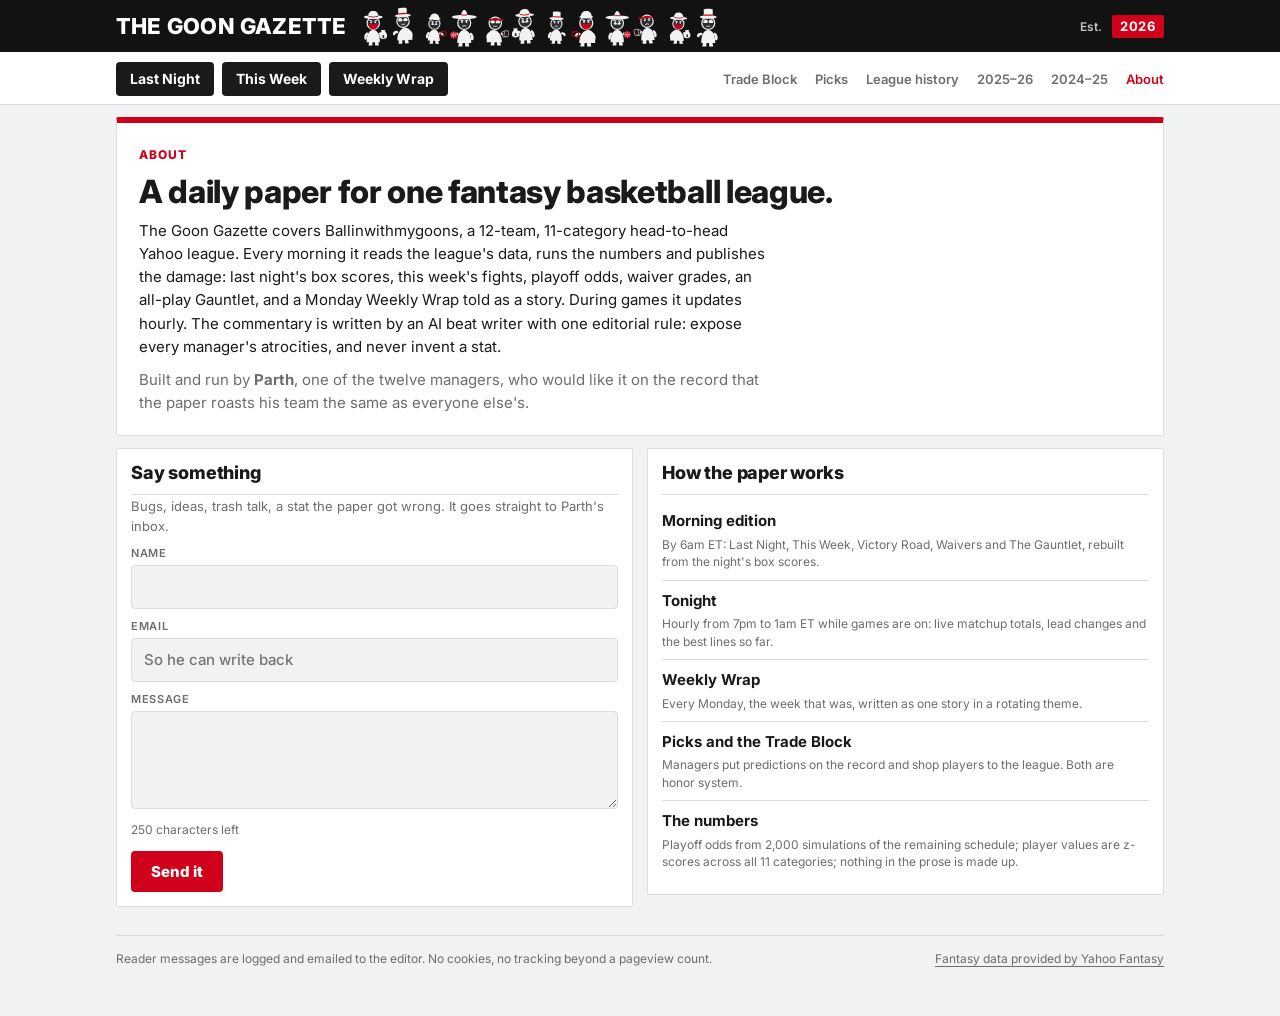
==== docs/about.html @ 57c9b5ca "About page with a contact form docs/about.html: what the paper is, built by Parth, a name/email/250-" ====
<!doctype html>
<html lang="en"><meta charset="utf-8">
<title>About The Goon Gazette</title>
<meta name="viewport" content="width=device-width, initial-scale=1, viewport-fit=cover">
<link rel="icon" type="image/svg+xml" href="favicon.svg">
<link rel="icon" type="image/png" sizes="32x32" href="favicon-32.png">
<link rel="shortcut icon" href="favicon.ico">
<link rel="apple-touch-icon" href="apple-touch-icon.png">
<meta name="theme-color" content="#121212">
<link rel="preconnect" href="https://fonts.googleapis.com">
<link rel="stylesheet" href="https://fonts.googleapis.com/css2?family=Inter:wght@400;500;600;700;800&display=swap">
<link rel="stylesheet" href="assets/gazette.css?v=ea175ef3">
<link rel="stylesheet" href="themes/fight.css?v=17f7cb39">

<div class="wrap">
  <header class="mast">
    <div class="nameplate"><h1>The Goon Gazette</h1></div>
    <div class="dateline"><span class="label">Est.</span><span class="big">2026</span></div>
  </header>
  <nav class="site" id="sitenav" aria-label="Site"></nav>

  <section class="nt-hero ab-hero">
    <span class="label">About</span>
    <h2>A daily paper for one fantasy basketball league.</h2>
    <p>The Goon Gazette covers Ballinwithmygoons, a 12-team, 11-category head-to-head Yahoo league. Every morning it reads the league's data, runs the numbers and publishes the damage: last night's box scores, this week's fights, playoff odds, waiver grades, an all-play Gauntlet, and a Monday Weekly Wrap told as a story. During games it updates hourly. The commentary is written by an AI beat writer with one editorial rule: expose every manager's atrocities, and never invent a stat.</p>
    <p>Built and run by <b>Parth</b>, one of the twelve managers, who would like it on the record that the paper roasts his team the same as everyone else's.</p>
  </section>

  <div class="cols2 ab-cols">
    <div class="list-card">
      <h3>Say something</h3>
      <p class="note">Bugs, ideas, trash talk, a stat the paper got wrong. It goes straight to Parth's inbox.</p>
      <form id="cf" class="ab-form" novalidate>
        <label><span class="label">Name</span><input class="pk-in" name="name" maxlength="80" autocomplete="name" required></label>
        <label><span class="label">Email</span><input class="pk-in" name="email" type="email" maxlength="120" autocomplete="email" placeholder="So he can write back"></label>
        <label><span class="label">Message</span><textarea class="pk-in" name="message" maxlength="250" rows="4" required></textarea><small class="pk-left" id="left">250 characters left</small></label>
        <label class="ab-hp" aria-hidden="true">Website<input name="website" tabindex="-1" autocomplete="off"></label>
        <div class="ab-row"><button type="submit" class="pk-submit" id="send">Send it</button><span class="ab-msg" id="msg"></span></div>
      </form>
    </div>
    <div class="list-card">
      <h3>How the paper works</h3>
      <div class="ab-list">
        <div class="nt-row"><div><b>Morning edition</b><small>By 6am ET: Last Night, This Week, Victory Road, Waivers and The Gauntlet, rebuilt from the night's box scores.</small></div></div>
        <div class="nt-row"><div><b>Tonight</b><small>Hourly from 7pm to 1am ET while games are on: live matchup totals, lead changes and the best lines so far.</small></div></div>
        <div class="nt-row"><div><b>Weekly Wrap</b><small>Every Monday, the week that was, written as one story in a rotating theme.</small></div></div>
        <div class="nt-row"><div><b>Picks and the Trade Block</b><small>Managers put predictions on the record and shop players to the league. Both are honor system.</small></div></div>
        <div class="nt-row"><div><b>The numbers</b><small>Playoff odds from 2,000 simulations of the remaining schedule; player values are z-scores across all 11 categories; nothing in the prose is made up.</small></div></div>
      </div>
    </div>
  </div>

  <footer><span>Reader messages are logged and emailed to the editor. No cookies, no tracking beyond a pageview count.</span><a class="yattr" href="https://basketball.fantasysports.yahoo.com/" target="_blank" rel="noopener">Fantasy data provided by Yahoo Fantasy</a></footer>
</div>

<script src="assets/common.js?v=62cd552e"></script>
<script>
siteNav("about");
let ENDPOINT = null;
getJSON("data/polls.json").then(c => { ENDPOINT = c.endpoint || null; }).catch(() => {});

const form = $("cf"), msgEl = $("msg"), left = $("left"), ta = form.elements.message;
ta.addEventListener("input", () => { left.textContent = `${250 - ta.value.length} characters left`; });
form.addEventListener("submit", e => {
  e.preventDefault();
  const name = form.elements.name.value.trim(), email = form.elements.email.value.trim(), message = ta.value.trim();
  if (!name || !message) { say("Name and message, at least.", true); return; }
  if (email && !/^[^\s@]+@[^\s@]+\.[^\s@]+$/.test(email)) { say("That email doesn't look right.", true); return; }
  if (!ENDPOINT) { say("The mailbox isn't connected yet. Try again in a minute.", true); return; }
  let reader = ""; try { reader = localStorage.getItem("gg_reader") || localStorage.getItem("gg_who") || ""; } catch (x) {}
  $("send").disabled = true; say("Sending…");
  fetch(ENDPOINT, {method: "POST", headers: {"Content-Type": "text/plain;charset=utf-8"},
    body: JSON.stringify({action: "contact", name, email, message, website: form.elements.website.value, reader})})
    .then(r => r.json()).then(r => {
      if (!r.ok) throw new Error(r.error || "no");
      form.reset(); left.textContent = "250 characters left";
      say("Sent. Parth has it.");
      gc.event("about/sent");
    }).catch(err => say(err.message && err.message !== "no" ? err.message : "Didn't go through. Try again.", true))
    .finally(() => { $("send").disabled = false; });
});
function say(t, bad) { msgEl.textContent = t; msgEl.classList.toggle("bad", !!bad); }
</script>
---- docs/assets/gazette.css ----
/* Layout: NY tabloid front page on top, then a stack of "back pages" (matchups, rankings, luck, shame), one column on phones, two on desktop */
:root{
  --paper:#eceef1; --card:#ffffff; --ink:#15171c; --muted:#5b616d; --rule:#cfd3da;
  --red:#d3241c; --red-ink:#ffffff; --blue:#1f3fa6; --blue-soft:#dde4fb; --red-soft:#fbe0de;
  --good:#167a43; --bad:#c2261d; --swing:#f0a10a;
  --display:"Big Shoulders Display","Impact","Arial Narrow",sans-serif;
  --body:"Barlow","Helvetica Neue",Arial,sans-serif;
  --mono:"IBM Plex Mono",ui-monospace,Menlo,monospace;
}
@media (prefers-color-scheme:dark){:root:not([data-theme="light"]){
  --paper:#111318; --card:#1a1d24; --ink:#eef0f3; --muted:#9aa1ad; --rule:#2c313b;
  --red:#ff4136; --red-ink:#140303; --blue:#8aa2ff; --blue-soft:#1f2747; --red-soft:#3a1715;
  --good:#3fcf7f; --bad:#ff6a5f; --swing:#ffbd3d; color-scheme:dark}}
:root[data-theme="dark"]{
  --paper:#111318; --card:#1a1d24; --ink:#eef0f3; --muted:#9aa1ad; --rule:#2c313b;
  --red:#ff4136; --red-ink:#140303; --blue:#8aa2ff; --blue-soft:#1f2747; --red-soft:#3a1715;
  --good:#3fcf7f; --bad:#ff6a5f; --swing:#ffbd3d; color-scheme:dark}

*{box-sizing:border-box}
body{background:var(--paper);color:var(--ink);font:16px/1.5 var(--body);margin:0}
.wrap{max-width:1080px;margin:0 auto;padding-inline:16px;padding-block:0 48px}
h1,h2,h3{font-family:var(--display);text-wrap:balance;margin:0;line-height:.95}
.mono,.num{font-family:var(--mono);font-variant-numeric:tabular-nums}
.label{font:600 11px/1 var(--body);letter-spacing:.12em;text-transform:uppercase;color:var(--muted)}

/* masthead */
.mast{display:flex;flex-wrap:wrap;align-items:stretch;gap:0;margin-top:16px;border:3px solid var(--ink)}
.nameplate{background:var(--red);color:var(--red-ink);padding:10px 14px 8px;flex:1 1 300px}
.nameplate h1{font-size:clamp(44px,9vw,84px);font-weight:900;letter-spacing:-.01em;text-transform:uppercase}
.nameplate small{display:block;font:700 12px/1 var(--body);letter-spacing:.2em;text-transform:uppercase;margin-top:6px;opacity:.9}
.dateline{flex:0 1 220px;padding:12px 14px;display:flex;flex-direction:column;justify-content:space-between;gap:8px;border-left:3px solid var(--ink);background:var(--card)}
.dateline .big{font:900 34px/1 var(--display);text-transform:uppercase}
@media (max-width:560px){.dateline{border-left:0;border-top:3px solid var(--ink);flex-basis:100%;flex-direction:row;align-items:end}}
.banner{margin-top:10px;padding:8px 12px;border:2px dashed var(--muted);color:var(--muted);font-size:14px}

nav{position:sticky;top:env(safe-area-inset-top,0px);z-index:5;background:var(--paper);display:flex;gap:6px;overflow-x:auto;padding-block:10px;margin-top:6px;border-bottom:3px solid var(--ink);scrollbar-width:none}
nav a{flex:none;font:700 13px/1 var(--body);letter-spacing:.06em;text-transform:uppercase;color:var(--ink);text-decoration:none;padding:8px 12px;border:2px solid var(--ink);border-radius:999px}
nav a:hover,nav a:focus-visible{background:var(--ink);color:var(--paper);outline:none}

/* front page */
.front{display:grid;grid-template-columns:minmax(0,1.6fr) minmax(0,1fr);gap:28px;padding-block:22px 10px}
@media (max-width:820px){.front{grid-template-columns:1fr}}
.headline{font-size:clamp(54px,11vw,128px);font-weight:900;text-transform:uppercase;letter-spacing:-.015em}
.sub{font:600 clamp(18px,2.4vw,22px)/1.3 var(--body);margin:14px 0 0;max-width:40ch}
.story{margin-top:16px;max-width:62ch}
.story p{margin:0 0 12px}
.story p:first-child::first-letter{font:900 3.2em/.8 var(--display);float:left;padding:4px 8px 0 0;color:var(--red)}
.overheard{background:var(--ink);color:var(--paper);padding:16px;align-self:start}
.overheard h3{font-size:28px;text-transform:uppercase;color:var(--paper)}
.zing{padding-block:12px;border-top:1px solid color-mix(in srgb,var(--paper) 25%,transparent)}
.zing:first-of-type{border-top:0}
.zing b{display:block;font:700 12px/1.2 var(--body);letter-spacing:.1em;text-transform:uppercase;color:var(--swing)}
.zing span{font-size:17px;line-height:1.35}

section{padding-block:30px 6px;scroll-margin-top:70px}
.sec-head{display:flex;align-items:end;justify-content:space-between;gap:12px;flex-wrap:wrap;border-bottom:3px solid var(--ink);padding-bottom:6px;margin-bottom:16px}
.sec-head h2{font-size:clamp(36px,6vw,54px);font-weight:900;text-transform:uppercase}
.sec-head p{margin:0;color:var(--muted);font-size:14px;max-width:46ch}

/* matchups */
.grid2{display:grid;grid-template-columns:repeat(auto-fill,minmax(min(100%,330px),1fr));gap:14px}
.mu{background:var(--card);border:2px solid var(--ink);padding:14px;min-width:0}
.mu-top{display:grid;grid-template-columns:1fr auto 1fr;gap:8px;align-items:center}
.mu-team{font:700 16px/1.15 var(--body);min-width:0;overflow-wrap:anywhere}
.mu-team.b{text-align:right}
.mu-team small{display:block;font:500 12px var(--body);color:var(--muted)}
.mu-score{font:900 38px/1 var(--display);white-space:nowrap}
.mu-score .t{color:var(--muted);font-size:24px}
.pill{display:inline-block;font:700 10px/1 var(--body);letter-spacing:.1em;text-transform:uppercase;padding:4px 7px;border-radius:999px}
.pill.swing{background:var(--swing);color:#1a1200}
.cats{width:100%;border-collapse:collapse;margin-top:12px;font-size:14px}
.cats td{padding:5px 4px;border-top:1px solid var(--rule)}
.cats td.v{font-family:var(--mono);font-variant-numeric:tabular-nums;width:38%}
.cats td.va{text-align:left}.cats td.vb{text-align:right}
.cats td.c{text-align:center;font:700 12px/1 var(--body);letter-spacing:.06em;color:var(--muted);white-space:nowrap}
.cats td.lead{font-weight:600;color:var(--ink)}
.cats td.va.lead{box-shadow:inset 4px 0 0 var(--red)}
.cats td.vb.lead{box-shadow:inset -4px 0 0 var(--blue)}
.cats tr.sw td.c{color:var(--swing)}
details summary{cursor:pointer;margin-top:10px;font:600 13px var(--body);color:var(--muted);list-style:none}
details summary::-webkit-details-marker{display:none}
details summary::before{content:"+ "}
details[open] summary::before{content:"– "}
details summary:focus-visible{outline:2px solid var(--ink)}

/* power */
.table-wrap{overflow-x:auto;background:var(--card);border:2px solid var(--ink)}
table.pr{width:100%;border-collapse:collapse;min-width:560px}
.pr th{font:700 11px/1 var(--body);letter-spacing:.1em;text-transform:uppercase;color:var(--muted);text-align:left;padding:10px 10px;border-bottom:2px solid var(--ink)}
.pr td{padding:10px;border-bottom:1px solid var(--rule);vertical-align:middle}
.pr tr:last-child td{border-bottom:0}
.rk{font:900 30px/1 var(--display);width:44px}
.mv{font:600 12px var(--mono);white-space:nowrap}
.mv.up{color:var(--good)}.mv.dn{color:var(--bad)}.mv.eq{color:var(--muted)}
.tm b{display:block;font-weight:700;line-height:1.2}
.tm small{color:var(--muted)}
.bar{height:10px;background:var(--rule);position:relative;min-width:90px}
.bar i{position:absolute;inset:0 auto 0 0;background:var(--ink)}
.chip{display:inline-block;font:600 11px/1 var(--mono);padding:4px 6px;margin:2px 2px 0 0;border:1px solid var(--rule)}
.chip.g{background:color-mix(in srgb,var(--good) 16%,transparent);border-color:transparent}
.chip.r{background:color-mix(in srgb,var(--bad) 16%,transparent);border-color:transparent}

/* luck */
.luck{background:var(--card);border:2px solid var(--ink);padding:14px}
.lrow{display:grid;grid-template-columns:minmax(0,160px) 1fr 64px;gap:10px;align-items:center;padding-block:5px}
.lrow .n{font-weight:600;font-size:14px;line-height:1.2;overflow-wrap:anywhere}
.ltrack{position:relative;height:18px}
.ltrack::before{content:"";position:absolute;left:50%;top:-5px;bottom:-5px;border-left:2px solid var(--ink)}
.ltrack i{position:absolute;top:2px;bottom:2px}
.ltrack i.pos{left:50%;background:var(--good)}
.ltrack i.neg{right:50%;background:var(--bad)}
.lrow .num{text-align:right;font-size:13px;font-weight:600}
.laxis{display:grid;grid-template-columns:minmax(0,160px) 1fr 64px;gap:10px;margin-top:6px}
.laxis div{display:flex;justify-content:space-between}
@media (max-width:480px){.lrow,.laxis{grid-template-columns:minmax(0,108px) 1fr 54px}}

/* shame + punts */
.awards{display:grid;grid-template-columns:repeat(auto-fill,minmax(min(100%,240px),1fr));gap:14px}
.award{background:var(--card);border:2px solid var(--ink);padding:14px;display:flex;flex-direction:column;gap:6px;min-width:0}
.award h3{font-size:30px;text-transform:uppercase;overflow-wrap:anywhere}
.award.hot{background:var(--red);color:var(--red-ink);border-color:var(--red)}
.award.hot .label{color:inherit;opacity:.85}
.award p{margin:0;font-size:15px}
.leaders{display:grid;grid-template-columns:repeat(auto-fill,minmax(min(100%,150px),1fr));gap:8px;margin-top:14px}
.ldr{background:var(--card);border:1px solid var(--rule);padding:10px;min-width:0}
.ldr .num{font-size:20px;font-weight:600;display:block}
.ldr small{font-size:13px;color:var(--muted);overflow-wrap:anywhere}
.punts{display:grid;gap:10px}
.punt{display:flex;flex-wrap:wrap;align-items:baseline;gap:8px;background:var(--card);border:2px solid var(--ink);padding:12px 14px}
.punt b{font:900 24px/1 var(--display);text-transform:uppercase;margin-right:4px}
.punt .chip{border:2px solid var(--bad);color:var(--bad);font-size:13px}
.empty{color:var(--muted);font-style:italic}
footer{margin-top:40px;padding-top:12px;border-top:3px solid var(--ink);color:var(--muted);font-size:13px;display:flex;justify-content:space-between;flex-wrap:wrap;gap:8px}
@media (prefers-reduced-motion:no-preference){.ltrack i,.bar i{transition:width .6s ease}}

/* ---------- site nav (all pages) ---------- */
nav.site{display:flex;gap:0;overflow-x:auto;border:3px solid var(--ink);border-top:0;background:var(--card);scrollbar-width:none}
nav.site a{flex:none;padding:9px 14px;font:700 13px/1 var(--body);letter-spacing:.06em;text-transform:uppercase;color:var(--ink);text-decoration:none;border-right:1px solid var(--rule)}
nav.site a:last-child{border-right:0;margin-left:auto}
nav.site a[aria-current="page"]{background:var(--ink);color:var(--paper)}
nav.site a:hover,nav.site a:focus-visible{background:var(--red);color:var(--red-ink);outline:none}

/* ---------- shared table pieces ---------- */
table.pr td.c,table.pr th.c{text-align:center}
table.pr td.r,table.pr th.r{text-align:right}
.badge{display:inline-block;min-width:22px;padding:3px 6px;font:700 12px/1 var(--mono);text-align:center;border:2px solid var(--ink)}
.badge.gold{background:var(--red);color:var(--red-ink);border-color:var(--red)}
.badge.dim{border-color:var(--rule);color:var(--muted)}
.delta.up{color:var(--good)}.delta.dn{color:var(--bad)}
.trophy-aside{background:var(--red);color:var(--red-ink);padding:16px;align-self:start;display:grid;gap:14px}
.trophy-aside h3{font-size:28px;text-transform:uppercase}
.trophy-aside .label{color:inherit;opacity:.85}
.trophy-aside .t-name{font:900 30px/1 var(--display);text-transform:uppercase;overflow-wrap:anywhere}
.trophy-aside .t-sub{font-size:14px;opacity:.9}
.trophy-aside .t-row{border-top:1px solid color-mix(in srgb,var(--red-ink) 30%,transparent);padding-top:10px}

/* ---------- bracket ---------- */
.bracket{display:grid;grid-auto-flow:column;grid-auto-columns:minmax(220px,1fr);gap:14px;overflow-x:auto;padding-bottom:6px}
.round{display:flex;flex-direction:column;gap:10px;justify-content:space-around;min-width:0}
.round h3{font-size:22px;text-transform:uppercase}
.game{background:var(--card);border:2px solid var(--ink)}
.game div{display:flex;justify-content:space-between;gap:8px;padding:8px 10px;font-size:14px}
.game div+div{border-top:1px solid var(--rule)}
.game .w{font-weight:700}
.game .w span:last-child{color:var(--red)}
.game .num{flex:none}
.round.final .game{border-color:var(--red);box-shadow:4px 4px 0 var(--red)}

/* ---------- record book ---------- */
.records td .who{display:block;font-size:12px;color:var(--muted);line-height:1.25}

/* ---------- history ---------- */
.rafters{display:flex;gap:10px;overflow-x:auto;padding-bottom:8px}
.pennant{flex:0 0 150px;background:var(--red);color:var(--red-ink);padding:14px 12px 34px;clip-path:polygon(0 0,100% 0,100% 82%,50% 100%,0 82%);display:flex;flex-direction:column;gap:6px;min-height:200px}
.pennant .yr{font:900 30px/1 var(--display)}
.pennant .who{font:900 22px/1 var(--display);text-transform:uppercase;overflow-wrap:anywhere}
.pennant .tm{font-size:12px;opacity:.9;line-height:1.25}
.pennant:nth-child(even){background:var(--ink);color:var(--paper)}
.grid-wrap{overflow-x:auto;background:var(--card);border:2px solid var(--ink)}
table.finish{border-collapse:collapse;width:100%;min-width:480px}
.finish th,.finish td{padding:8px;border-bottom:1px solid var(--rule);text-align:center}
.finish th{font:700 11px/1 var(--body);letter-spacing:.1em;text-transform:uppercase;color:var(--muted)}
.finish th:first-child,.finish td:first-child{text-align:left;font-weight:700;white-space:nowrap}
.cell{display:inline-grid;place-items:center;width:30px;height:30px;font:700 13px/1 var(--mono);border:2px solid transparent}
.cell.c1{background:var(--red);color:var(--red-ink)}
.cell.top3{background:var(--ink);color:var(--paper)}
.cell.po{border-color:var(--ink)}
.cell.last{background:repeating-linear-gradient(45deg,var(--rule) 0 4px,transparent 4px 8px);color:var(--muted)}
.cell.none{color:var(--rule)}
.legend{display:flex;flex-wrap:wrap;gap:14px;margin-top:10px;font-size:13px;color:var(--muted);align-items:center}
.legend span{display:inline-flex;align-items:center;gap:6px}
.legend .cell{width:20px;height:20px;font-size:10px}
.cols3{display:grid;grid-template-columns:repeat(auto-fit,minmax(min(100%,260px),1fr));gap:14px}
.list-card{background:var(--card);border:2px solid var(--ink);padding:14px;min-width:0}
.list-card h3{font-size:24px;text-transform:uppercase;margin-bottom:8px}
.feud{display:flex;justify-content:space-between;gap:10px;padding-block:7px;border-top:1px solid var(--rule);font-size:14px}
.feud:first-of-type{border-top:0}
.feud .num{flex:none;font-weight:600}
.h2h-pick{display:flex;flex-wrap:wrap;gap:10px;align-items:center;margin-bottom:12px}
.h2h-pick select{font:600 15px var(--body);padding:8px 10px;border:2px solid var(--ink);background:var(--card);color:var(--ink)}
.h2h-pick select:focus-visible{outline:3px solid var(--red)}

.hp{display:none}

/* ---------- race to the championship ---------- */
.race-strip{display:grid;grid-template-columns:repeat(auto-fit,minmax(min(100%,130px),1fr));gap:10px;margin-bottom:12px}
.race-strip div{background:var(--card);border:2px solid var(--ink);padding:10px 12px;display:flex;flex-direction:column;gap:4px}
.race-strip b{font-size:26px;line-height:1}
table.race tr.out td{color:var(--muted)}
table.race tr.out .tm b{color:var(--muted)}
table.race tr.po-line td{padding:0;border-bottom:0;position:relative;height:22px}
table.race tr.po-line td::before{content:"";position:absolute;left:0;right:0;top:50%;border-top:3px dashed var(--red)}
table.race tr.po-line span{position:relative;background:var(--card);color:var(--red);font:700 11px/1 var(--body);letter-spacing:.12em;text-transform:uppercase;padding:0 8px;margin-left:12px}
.odds{display:flex;align-items:center;gap:8px;min-width:150px}
.odds .bar{flex:1;min-width:60px}
.odds .num{font-weight:600;font-size:13px;min-width:38px;text-align:right}

/* ---------- last week ---------- */
.results{display:grid;grid-template-columns:repeat(auto-fill,minmax(min(100%,230px),1fr));gap:10px}

/* ---------- trends ---------- */
.bump-wrap{overflow-x:auto}
svg.bump{width:100%;min-width:560px;height:auto;display:block}
svg.bump .grid{stroke:var(--rule);stroke-width:1}
svg.bump .ax{fill:var(--muted);font:600 11px var(--mono)}
svg.bump .off polyline{stroke:var(--rule);stroke-width:2}
svg.bump .off .lab{fill:var(--muted);font:500 12px var(--body)}
svg.bump .on polyline{stroke:var(--red);stroke-width:4;stroke-linejoin:round}
svg.bump .on circle{fill:var(--red);stroke:var(--card);stroke-width:2}
svg.bump .on .lab{fill:var(--ink);font:700 13px var(--body)}
svg.spark{width:120px;height:28px;display:block}
svg.spark polyline{stroke:var(--ink);stroke-width:2}
svg.spark circle{fill:var(--red)}
svg.spark .mid{stroke:var(--rule);stroke-dasharray:3 3}

/* ---------- standouts: top players + waiver plays ---------- */
.cols2{display:grid;grid-template-columns:repeat(auto-fit,minmax(min(100%,340px),1fr));gap:14px;margin-top:14px}
.note{margin:-4px 0 6px;font-size:13px;color:var(--muted)}
.prow{display:grid;grid-template-columns:28px minmax(0,1fr) auto;gap:10px;align-items:start;padding-block:10px;border-top:1px solid var(--rule)}
.prow:first-of-type{border-top:0}
.pr-rank{font:900 24px/1 var(--display);color:var(--red)}
.pr-main{min-width:0;display:flex;flex-direction:column;gap:3px}
.pr-main b{font-size:16px;line-height:1.2}
.pr-main small{color:var(--muted);font-size:12.5px;line-height:1.3}
.pr-main .verdict{color:var(--ink);font-weight:500}
.pr-val{font-weight:700;font-size:15px}
.muted{color:var(--muted)}

footer .yattr{color:inherit;text-decoration:underline;text-underline-offset:3px;white-space:nowrap}
---- docs/themes/fight.css ----
/* Current season theme: sports-network front page. Black masthead, white tab bar with a red
   active underline, scoreboard strip, light grey page, white cards. Loaded after gazette.css. */
:root{
  --paper:#f1f2f3; --card:#ffffff; --ink:#1a1a1a; --muted:#6c6d6f; --rule:#dcdddf;
  --bar:#121212; --accent:#d0021b; --accent-soft:#fde8ea;
  --home:#1a1a1a; --away:#1a1a1a;
  --red:var(--accent); --red-ink:#ffffff; --blue:#0a66c2; --red-soft:var(--accent-soft); --blue-soft:#e3eefb;
  --good:#1b8a3c; --bad:#d0021b; --swing:#d0021b;
  --display:"Inter","Helvetica Neue",Arial,sans-serif;
  --body:"Inter","Helvetica Neue",Arial,sans-serif;
  --mono:"Inter","Helvetica Neue",Arial,sans-serif;
}
@media (prefers-color-scheme:dark){:root:not([data-theme="light"]){
  --paper:#101112; --card:#1b1c1e; --ink:#f2f2f2; --muted:#a0a2a6; --rule:#2e3034; --bar:#000;
  --accent:#ff3b4a; --accent-soft:#3a1519; --good:#3fcf7f; --bad:#ff3b4a; --swing:#ff3b4a; --blue:#4d9bff; --blue-soft:#17283d; color-scheme:dark}}
:root[data-theme="dark"]{
  --paper:#101112; --card:#1b1c1e; --ink:#f2f2f2; --muted:#a0a2a6; --rule:#2e3034; --bar:#000;
  --accent:#ff3b4a; --accent-soft:#3a1519; --good:#3fcf7f; --bad:#ff3b4a; --swing:#ff3b4a; --blue:#4d9bff; --blue-soft:#17283d; color-scheme:dark}

body{background:var(--paper);font-size:15px}
.num,.mono{font-variant-numeric:tabular-nums lining-nums}
h1,h2,h3{font-weight:700;letter-spacing:-.01em;line-height:1.1}
.label{font:600 11px/1 var(--body);letter-spacing:.06em;text-transform:uppercase;color:var(--muted)}
.wrap{padding-inline:0}
.wrap > *{margin-inline:16px}

/* black masthead bar, full width */
.mast{border:0;margin:0;background:var(--bar);color:#fff;padding:0 16px;min-height:52px;align-items:center;gap:12px;flex-wrap:nowrap}
.nameplate{background:transparent;color:#fff;padding:0;flex:1 1 auto;display:flex;align-items:baseline;gap:12px}
.nameplate h1{font:800 22px/1 var(--display);text-transform:uppercase;letter-spacing:.01em;color:#fff}
.nameplate small{display:inline;font:500 12px/1 var(--body);letter-spacing:0;text-transform:none;opacity:.75;margin:0}
.dateline{background:transparent;border:0;padding:0;flex:0 0 auto;flex-direction:row;align-items:baseline;gap:10px;color:#fff;text-align:right}
.dateline .label{color:#fff;opacity:.75;letter-spacing:0;text-transform:none;font-size:12px}
.dateline .big{font:700 13px/1 var(--body);text-transform:uppercase;letter-spacing:.06em;background:var(--accent);color:#fff;padding:5px 8px;border-radius:2px}
@media (max-width:560px){.nameplate small{display:none}.dateline{border:0;text-align:right;align-items:baseline;flex-basis:auto}}


/* scoreboard strip */
.scores{display:flex;gap:8px;overflow-x:auto;padding:10px 16px;margin:0;background:var(--card);border-bottom:1px solid var(--rule);scrollbar-width:none}
.scores a{flex:0 0 150px;display:grid;grid-template-columns:1fr auto;gap:2px 8px;padding:8px 10px;border:1px solid var(--rule);border-radius:2px;text-decoration:none;color:var(--ink);font-size:12px;line-height:1.3;background:var(--card)}
.scores a .st{grid-column:1/-1;font:600 10px/1 var(--body);letter-spacing:.04em;text-transform:uppercase;color:var(--muted);margin-bottom:3px}
.scores a .st.live{color:var(--accent)}
.scores a .tm{white-space:nowrap;overflow:hidden;text-overflow:ellipsis;font-weight:500}
.scores a .tm.w{font-weight:700}
.scores a .sc{font-weight:700;text-align:right}
.scores a .sc.l{color:var(--muted);font-weight:500}
.scores a:hover,.scores a:focus-visible{border-color:var(--ink);outline:none}

/* tab bar */
nav.tabs{margin:0;border:0;border-bottom:1px solid var(--rule);background:var(--card);gap:0;padding:0 16px;top:0}
nav.tabs a{border:0;border-radius:0;font:700 12px/1 var(--body);letter-spacing:.06em;text-transform:uppercase;color:var(--ink);padding:14px 14px 12px;position:relative;transform:none;background:transparent}
nav.tabs a:first-child{padding-left:0}
nav.tabs a:hover,nav.tabs a:focus-visible{background:transparent;color:var(--accent)}
nav.tabs a[aria-current="true"]{color:var(--ink)}
nav.tabs a[aria-current="true"]::after{content:"";position:absolute;left:14px;right:14px;bottom:0;height:3px;background:var(--accent)}
nav.tabs a:first-child[aria-current="true"]::after{left:0}
section.panel[hidden]{display:none}
.banner{margin-top:12px}

/* lead story + board */
.front{grid-template-columns:minmax(0,2fr) minmax(0,1fr);gap:16px;padding-block:16px 0;align-items:start}
.lead-card{background:var(--card);border:1px solid var(--rule);border-radius:2px;padding:18px 20px 16px}
.headline{font:800 clamp(24px,3.4vw,34px)/1.12 var(--display);text-transform:none;letter-spacing:-.02em;text-shadow:none;color:var(--ink)}
.sub{font:400 16px/1.45 var(--body);color:var(--muted);margin-top:8px;max-width:64ch}
.zingers{margin-top:14px;display:grid;gap:0;border-top:1px solid var(--rule)}
.zing{padding:12px 0;border-bottom:1px solid var(--rule);display:grid;grid-template-columns:4px 1fr;gap:12px}
.zing::before{content:"";background:var(--accent);border-radius:1px}
.zing b{font:700 12px/1.3 var(--body);text-transform:uppercase;letter-spacing:.04em;color:var(--ink)}
.zing span{display:block;font-size:15px;line-height:1.45;color:var(--ink);margin-top:2px}
.overheard{display:none}
.board{background:var(--card);border:1px solid var(--rule);border-radius:2px;align-self:start}
.board h3{font:700 13px/1 var(--body);text-transform:uppercase;letter-spacing:.06em;padding:12px 14px;border-bottom:1px solid var(--rule)}
.board table{width:100%;border-collapse:collapse}
.board th{font:600 11px/1 var(--body);color:var(--muted);text-align:right;padding:8px 10px 6px;border-bottom:1px solid var(--rule)}
.board th:first-child,.board th:nth-child(2){text-align:left}
.board td{padding:6px 10px;border-bottom:1px solid var(--rule);font-size:13px;text-align:right;white-space:nowrap}
.board tr:last-child td{border-bottom:0}
.board td.n{text-align:left;font-weight:600;white-space:normal;line-height:1.2}
.board td.n small{font-weight:400;color:var(--muted);margin-left:6px;font-size:12px}
.board td.y{text-align:left;color:var(--muted);width:30px}
.board td.p{font-weight:800;width:34px;text-align:left}
.board td.d{width:44px;font-size:12px}
.board .d.up{color:var(--good)}.board .d.dn{color:var(--bad)}.board .d.eq{color:var(--muted)}
.board tr.line td{border-bottom:2px dashed var(--accent)}

section{padding-block:16px 0}
.sec-head{border-bottom:0;padding-bottom:0;margin-bottom:10px;align-items:baseline}
.sec-head h2{font:800 18px/1.2 var(--display);text-transform:uppercase;letter-spacing:.02em}
.sec-head p{font-size:13px}

/* matchup cards: game-card style */
.grid2{gap:12px}
.mu{background:var(--card);border:1px solid var(--rule);border-radius:2px;padding:12px 14px}
.mu::before,.mu::after{display:none}
.mu .tier{display:inline-block;font:700 11px/1 var(--body);letter-spacing:.05em;text-transform:uppercase;margin-bottom:10px;color:var(--muted)}
.mu .tier.t0{color:var(--accent)}
.mu .tier.t1{color:var(--ink)}
.mu-top{grid-template-columns:1fr auto 1fr;gap:10px;padding-bottom:10px;border-bottom:1px solid var(--rule)}
.mu-team{font:600 15px/1.2 var(--body);color:var(--ink)}
.mu-team:first-child,.mu-team.b{color:var(--ink)}
.mu-team small{font:400 12px var(--body);color:var(--muted)}
.mu-score{font:800 26px/1 var(--display);letter-spacing:-.02em;color:var(--ink)}
.mu-score::before{display:none}
.mu-score .t{font-size:16px;color:var(--muted)}
.hp{display:flex !important;gap:2px;margin-top:10px}
.hp i{height:4px;border:0;transform:none;border-radius:0}
.hp i.a{background:var(--ink)}
.hp i.b{background:var(--muted)}
.hp i.t{background:var(--rule)}
.pill{border-radius:2px;transform:none;font:600 11px/1 var(--body);letter-spacing:0;text-transform:none;padding:4px 7px}
.pill.swing{background:var(--accent-soft);color:var(--accent)}
.cats{margin-top:8px;font-size:13px}
.cats td.c{font:600 11px/1 var(--body);letter-spacing:.04em;text-transform:uppercase;color:var(--muted)}
.cats td.va.lead{box-shadow:none;font-weight:700;color:var(--ink)}
.cats td.vb.lead{box-shadow:none;font-weight:700;color:var(--ink)}
.cats tr.sw td.c{color:var(--accent)}
details summary{font-size:12px;font-weight:600}

/* shared pieces */
.table-wrap,.luck,.punt,.award,.ldr,.list-card,.race-strip div,.game{border:1px solid var(--rule);border-radius:2px}
.pr th{font:600 11px/1 var(--body);letter-spacing:.06em;text-transform:uppercase;border-bottom:1px solid var(--rule)}
.pr td{font-size:14px}
.rk{font:700 18px/1 var(--display)}
.bar i{background:var(--accent)}
.award h3{font:800 20px/1.15 var(--display);text-transform:none;letter-spacing:-.01em}
.award.hot{background:var(--bar);color:#fff;border-color:var(--bar)}
.list-card h3{font:800 13px/1 var(--display);text-transform:uppercase;letter-spacing:.06em;padding-bottom:10px;border-bottom:1px solid var(--rule)}
.race-strip b{font:800 22px/1 var(--display)}
table.race tr.po-line td::before{border-top:2px dashed var(--accent)}
table.race tr.po-line span{color:var(--accent);font:700 11px/1 var(--body);letter-spacing:.06em;text-transform:uppercase}
.pr-rank{font:800 16px/1 var(--display);color:var(--muted)}
.badge{font:600 12px/1 var(--body);border:1px solid var(--rule);border-radius:2px}
.badge.gold{background:var(--accent);border-color:var(--accent);color:#fff}
.chip{font:500 11px/1 var(--body);border-radius:2px}
svg.bump .on polyline{stroke:var(--accent)}
svg.bump .on circle{fill:var(--accent)}
svg.spark circle{fill:var(--accent)}
.h2h-pick select{border:1px solid var(--rule);border-radius:2px}
.h2h-pick select:focus-visible{outline:2px solid var(--accent)}
.game .w span:last-child{color:var(--ink)}
footer{border-top:1px solid var(--rule);font-size:12px;margin-top:28px}
@media (max-width:820px){.front{grid-template-columns:1fr;gap:12px}}
.mu{scroll-margin-top:60px}
/* full-bleed bars that still align with the 1080px column */
.mast,nav.site,.scores,nav.tabs{margin-inline:calc(50% - 50vw);padding-inline:max(16px,calc(50vw - 540px + 16px))}
nav.tabs a:first-child{padding-left:14px}
nav.tabs a:first-child[aria-current="true"]::after{left:14px}

/* round 2 */
.zing span{grid-column:2}
.card-h{font:700 13px/1 var(--body);text-transform:uppercase;letter-spacing:.06em;color:var(--accent);margin:-4px 0 12px;padding-bottom:10px;border-bottom:1px solid var(--rule)}
.front{align-items:stretch}
.board{display:flex;flex-direction:column}
.board table{flex:1}
.board td{font-size:15px;padding:8px 12px}
.board th{font-size:12px;padding:9px 12px 7px}
.board td.n small{font-size:13px}
.board td.d{font-size:16px;font-weight:700;width:60px}
.board .d.up{color:var(--good)}.board .d.dn{color:var(--bad)}.board .d.eq{color:#d9a400}
nav.tabs{border-bottom:0}

/* top 5 plays */
.play{border:1px solid var(--rule);border-radius:2px;padding:12px;margin-top:10px;display:grid;gap:10px;background:var(--card)}
.play:first-of-type{margin-top:12px}
.play-top{display:grid;grid-template-columns:auto 1fr 1fr;gap:12px;align-items:start}
.play-rank{font:800 20px/1 var(--display);color:var(--muted);padding-top:2px}
.play-who b,.play-player b{display:block;font-size:16px;line-height:1.2}
.play-who small,.play-player small{display:block;color:var(--muted);font-size:12px;margin-top:2px}
.play-player{text-align:right}
.ww{display:grid;grid-template-columns:1fr 1fr 1fr;gap:6px}
.ww-cell{background:var(--blue-soft);color:var(--ink);padding:8px 10px;border-radius:2px;display:grid;gap:3px}
.ww-cell .label{color:var(--blue);letter-spacing:.04em}
.ww-cell b{font-size:18px;line-height:1}
.ww-cell.verdict{background:color-mix(in srgb,var(--good) 14%,transparent)}
.ww-cell.verdict .label{color:var(--good)}
.ww-cell.verdict.flip{background:var(--good);color:#fff}
.ww-cell.verdict.flip .label{color:#fff;opacity:.85}
.play-cats{display:flex;flex-wrap:wrap;align-items:center;gap:6px}
.play-cats .label{margin-right:2px}
.play-cats small{margin-left:auto;font-size:12px}
@media (max-width:480px){.play-top{grid-template-columns:auto 1fr}.play-player{grid-column:2;text-align:left}}

/* round 3: season row, denser squawk box */
.zing{padding:9px 0;gap:10px}
.zing b{font-size:11px}
.zing span{font-size:14px;line-height:1.4;margin-top:1px}
.sec-head{margin-top:18px}

/* waiver wire */
#ww-title .dot{color:var(--accent);margin:0 4px}
.award h3 mark{background:#ffe66d;color:#1a1a1a;padding:0 4px;box-decoration-break:clone;-webkit-box-decoration-break:clone}
.award.hot h3 mark{background:#ffe66d;color:#1a1a1a}
.award p{font-size:14px;line-height:1.4}
.award .gr{margin-left:6px}
.award .gr b{font-size:15px}
@media (min-width:900px){#ww-awards{grid-template-columns:repeat(4,1fr)}}

/* round 4: tab size, season buttons, card headers */
nav.tabs a{font-size:14px;padding:15px 18px 13px}
nav.tabs a[aria-current="true"]::after{left:18px;right:18px}
nav.tabs a:first-child{padding-left:16px}
nav.tabs a:first-child[aria-current="true"]::after{left:16px}
.card-h,.board h3{font:800 18px/1.1 var(--display);text-transform:none;letter-spacing:-.01em;color:var(--ink)}
.card-h{padding-bottom:12px;margin-bottom:0}
.board h3{padding:14px 14px 12px}

/* grade colors */
.g-good{color:var(--good)}.g-mid{color:#c99400}.g-bad{color:var(--bad)}
.badge.g-good{background:var(--good);border-color:var(--good);color:#fff}
.badge.g-mid{background:#f2c437;border-color:#f2c437;color:#1a1a1a}
.badge.g-bad{background:var(--bad);border-color:var(--bad);color:#fff}
.award.hot .g-good{color:#6fe3a1}.award.hot .g-mid{color:#ffd65c}.award.hot .g-bad{color:#ff8a93}
nav.tabs{border-bottom:1px solid var(--rule)}
.sec-head .dot{color:var(--accent);margin:0 4px}
.results{gap:12px}
.game div{font-size:14px;padding:9px 12px}
.game .w{font-weight:700}
.list-card .feud{font-size:14px;padding-block:9px}
/* align tab text with the button and card edge */
nav.tabs a:first-child{padding-left:0}
nav.tabs a:first-child[aria-current="true"]::after{left:0}

/* consistency pass: card headers one size, lists fill their cards */
.list-card h3{font:800 18px/1.1 var(--display);text-transform:none;letter-spacing:-.01em;padding-bottom:12px;margin-bottom:6px;border-bottom:1px solid var(--rule)}
.sec-head h2{font-size:20px}
.standouts .list-card{display:flex;flex-direction:column}
#cw-players,#lw-players{flex:1;display:flex;flex-direction:column;justify-content:space-evenly}
#cw-players .prow,#lw-players .prow{padding-block:8px}
.prow{align-items:center}
.pr-main b{font-size:15px}
.pr-val{font-size:14px;color:var(--muted)}
.award .label,.race-strip .label,.ww-cell .label{font-size:11px}
.trophy-aside .t-name{font-size:20px}
.pennant .yr{font-size:22px}
.round h3{font-size:12px}
footer{padding-top:14px}
/* matchup details: toggle sits under the table once open */
.mu details{display:flex;flex-direction:column}
.mu details summary{order:1;margin-top:10px;padding-top:8px;border-top:1px solid var(--rule);color:var(--ink)}
.mu details summary::before{content:"+ "}
.mu details[open] summary::before{content:"- "}
.mu details .c-sw{display:none}
.mu details[open] .c-all{display:none}
.mu details[open] .c-sw{display:inline}
/* squawk box fills its card */
.lead-card{display:flex;flex-direction:column}
.zingers{flex:1;display:flex;flex-direction:column;justify-content:space-evenly;border-top:0}
.zing{padding:10px 0}
.zing b{font-size:12px}
.zing span{font-size:16px;line-height:1.45}

/* the lineup card (evening edition) */
.lineup{background:var(--card);border:1px solid var(--rule);border-top:4px solid var(--accent);border-radius:2px;padding:14px 16px;margin-top:16px}
.lu-head{display:flex;justify-content:space-between;align-items:baseline;gap:12px;flex-wrap:wrap;padding-bottom:10px;border-bottom:1px solid var(--rule)}
.lu-head h3{font:800 18px/1.1 var(--display)}
.lu-time{font-size:12px;color:var(--muted)}
.lu-body{display:grid;grid-template-columns:minmax(0,1.3fr) minmax(0,1fr);gap:16px;margin-top:4px}
.lu-body .zingers{border-top:0;justify-content:start}
.lu-flags{display:grid;gap:8px;align-content:start;padding-top:10px}
.lu-row{display:grid;grid-template-columns:140px 1fr;gap:8px;align-items:start;font-size:13px}
.lu-row b{font-size:13px;line-height:1.3}
.lu-row .chip{margin:0 4px 4px 0;font-size:11px}
@media (max-width:820px){.lu-body{grid-template-columns:1fr}.lu-row{grid-template-columns:1fr}}

/* only the tab bar sticks; the season buttons scroll away */
nav.tabs{position:sticky;top:0;z-index:6}

/* ---------- season page: spiciest playoff matchups + the race (Oct 20) ---------- */
:root{--s1:#2a78d6;--s2:#eb6834;--s3:#1baf7a;--s4:#eda100}
@media (prefers-color-scheme:dark){:root:not([data-theme="light"]){--s1:#3987e5;--s2:#d95926;--s3:#199e70;--s4:#c98500}}
:root[data-theme="dark"]{--s1:#3987e5;--s2:#d95926;--s3:#199e70;--s4:#c98500}

.spicy{display:grid;grid-template-columns:repeat(auto-fit,minmax(min(100%,420px),1fr));gap:12px}
.sp-card{background:var(--card);border:1px solid var(--rule);border-radius:2px;padding:16px;display:flex;flex-direction:column;gap:10px;min-width:0}
.sp-top{display:flex;justify-content:space-between;align-items:center;gap:8px;flex-wrap:wrap}
.sp-top .label{font:700 12px/1 var(--body);text-transform:uppercase;letter-spacing:.06em;color:var(--muted)}
.sp-tag{font:700 11px/1 var(--body);text-transform:uppercase;letter-spacing:.05em;background:var(--accent);color:#fff;padding:5px 8px;border-radius:2px}
.sp-hl{font:800 20px/1.15 var(--display);letter-spacing:-.01em;margin:0}
.sp-board{border:1px solid var(--rule);border-radius:2px}
.sp-team{display:flex;justify-content:space-between;align-items:center;gap:10px;padding:10px 12px}
.sp-team+.sp-team{border-top:1px solid var(--rule)}
.sp-team b{display:block;font-size:15px}
.sp-team small{display:block;color:var(--muted);font-size:12px;margin-top:2px}
.sp-sc{font:800 26px/1 var(--display);color:var(--muted)}
.sp-team.w{background:var(--bar);color:#fff}
.sp-team.w small{color:#b9babd}
.sp-team.w .sp-sc{color:#fff}
.sp-knife{margin:0;font-size:14px;line-height:1.45}
.sp-cats{font-size:13px}
.sp-cats th{white-space:nowrap;overflow:hidden;text-overflow:ellipsis;max-width:140px}
.sp-cats td{padding-block:6px}
.sp-cats td.won{font-weight:800}
.sp-cat{font-weight:700;white-space:nowrap}
.sp-dot{color:var(--accent);font-size:10px;margin-right:6px;vertical-align:1px}

.rk-card{position:relative;background:var(--card);border:1px solid var(--rule);border-radius:2px;padding:14px 12px 12px}
.rk-plot{width:100%;overflow:hidden}
.rk-plot svg{display:block;touch-action:pan-y}
.rk-ax{font:500 11px var(--body);fill:var(--muted)}
.rk-cut{stroke:var(--accent);stroke-width:1;stroke-dasharray:4 4;opacity:.7}
.rk-cutl{font:700 10px var(--body);fill:var(--accent);text-transform:uppercase;letter-spacing:.05em}
.rk-line{fill:none;stroke:var(--muted);stroke-width:1.5;opacity:.28;stroke-linejoin:round;stroke-linecap:round}
.rk-line.on{opacity:1;stroke-width:2.5}
.rk-halo{fill:none;stroke:var(--card);stroke-width:6;stroke-linejoin:round}
.rk-line.s1,.rk-end.s1{stroke:var(--s1)}.rk-line.s2,.rk-end.s2{stroke:var(--s2)}.rk-line.s3,.rk-end.s3{stroke:var(--s3)}.rk-line.s4,.rk-end.s4{stroke:var(--s4)}
.rk-end{fill:var(--card);stroke-width:2.5}
.rk-lab{font:700 12px var(--body);fill:var(--ink)}
.rk-labn{fill:var(--muted);font-weight:600}
.rk-x{stroke:var(--ink);stroke-width:1;opacity:.35}
.rk-tip{position:absolute;top:14px;background:var(--card);border:1px solid var(--rule);border-radius:2px;box-shadow:0 4px 14px rgba(0,0,0,.12);padding:8px 10px;font-size:12px;pointer-events:none;z-index:2;min-width:150px}
.rk-tip .label{font:700 11px var(--body);text-transform:uppercase;letter-spacing:.05em;color:var(--muted);margin-bottom:4px}
.rk-tip ol{list-style:none;margin:0;padding:0}
.rk-tip li{display:flex;align-items:center;gap:6px;line-height:1.55;color:var(--muted)}
.rk-tip li.on{color:var(--ink);font-weight:700}
.rk-tip li span{display:inline-block;min-width:16px;text-align:right;font-variant-numeric:tabular-nums}
i.sw{display:inline-block;width:10px;height:3px;border-radius:2px}
i.sw.s1{background:var(--s1)}i.sw.s2{background:var(--s2)}i.sw.s3{background:var(--s3)}i.sw.s4{background:var(--s4)}
.rk-chips{display:flex;flex-wrap:wrap;gap:6px;margin-top:12px;padding-top:12px;border-top:1px solid var(--rule)}
.rk-chip{font:600 13px/1 var(--body);color:var(--ink);background:var(--paper);border:1px solid var(--rule);border-radius:2px;padding:8px 10px;cursor:pointer;display:inline-flex;align-items:center;gap:6px;min-height:34px}
.rk-chip:hover{border-color:var(--ink)}
.rk-chipn{font-variant-numeric:tabular-nums;color:var(--muted);font-weight:700}
.rk-chip.on{color:#fff;font-weight:700}
.rk-chip.on .rk-chipn{color:rgba(255,255,255,.8)}
.rk-chip.s1{background:var(--s1);border-color:var(--s1)}.rk-chip.s2{background:var(--s2);border-color:var(--s2)}
.rk-chip.s3{background:var(--s3);border-color:var(--s3);color:#0d2a1f}.rk-chip.s4{background:var(--s4);border-color:var(--s4);color:#2b1d00}
.rk-chip.s3 .rk-chipn,.rk-chip.s4 .rk-chipn{color:inherit;opacity:.75}
.sp-card .table-wrap{overflow:visible}
table.pr.sp-cats{min-width:0;width:100%;table-layout:fixed}
.sp-cats th:first-child,.sp-cats td:first-child{width:34%}
.sp-cats th{max-width:none}

/* ---------- season page v3: cups row, bubble, story cards (Oct 20) ---------- */
:root{--gold:#c9a227;--silver:#a3abb4;--bronze:#b5733e;--tin:#6b7680}
.cups{display:grid;grid-template-columns:repeat(4,minmax(0,1fr));gap:12px;padding-top:16px}
@media (max-width:820px){.cups{grid-template-columns:repeat(2,minmax(0,1fr))}}
.cup{background:var(--card);border:1px solid var(--rule);border-top:6px solid var(--c);border-radius:2px;padding:14px;display:flex;flex-direction:column;gap:4px;min-width:0}
.cup.gold{--c:var(--gold);--ct:#1a1a1a}.cup.silver{--c:var(--silver);--ct:#1a1a1a}.cup.bronze{--c:var(--bronze);--ct:#fff}.cup.tin{--c:var(--tin);--ct:#fff}
.cup-top{display:flex;justify-content:space-between;align-items:center;gap:8px;flex-wrap:wrap;margin-bottom:6px}
.cup-pill{display:inline-flex;align-items:center;gap:5px;background:var(--c);color:var(--ct);font:800 11px/1 var(--body);text-transform:uppercase;letter-spacing:.06em;padding:5px 8px;border-radius:2px}
.cup-ic{width:13px;height:13px;fill:currentColor}
.cup-seed{font:600 12px/1 var(--body);color:var(--muted)}
.cup h3{font:800 20px/1.15 var(--display);letter-spacing:-.01em;margin:0;overflow-wrap:anywhere}
.cup small{color:var(--muted);font-size:12px}
.cup p{margin:8px 0 0;font-size:14px;line-height:1.4}
.cup.gold h3{color:var(--ink)}
.front.solo{grid-template-columns:1fr}

.bubble{display:grid;grid-template-columns:repeat(auto-fit,minmax(min(100%,250px),1fr));gap:12px}
.bb-card{background:var(--card);border:1px solid var(--rule);border-radius:2px;padding:14px;display:flex;flex-direction:column;gap:4px;min-width:0}
.bb-top{display:flex;justify-content:space-between;align-items:center;gap:8px;margin-bottom:6px}
.bb-tag{font:800 11px/1 var(--body);text-transform:uppercase;letter-spacing:.06em;padding:5px 8px;border-radius:2px;color:#fff}
.bb-card.up .bb-tag{background:var(--good)}.bb-card.down .bb-tag{background:var(--bad)}
.bb-seed{font:600 12px/1 var(--body);color:var(--muted)}
.bb-card h3{font:800 18px/1.15 var(--display);margin:0}
.bb-card small{color:var(--muted);font-size:12px}
.bb-path{width:100%;height:64px;margin-top:10px;display:block;overflow:visible}
.bb-path path{fill:none;stroke-width:2.5;stroke-linejoin:round;stroke-linecap:round}
.bb-path.up path{stroke:var(--good)}.bb-path.down path{stroke:var(--bad)}
.bb-path.up circle{fill:var(--good)}.bb-path.down circle{fill:var(--bad)}
.bb-cut{stroke:var(--muted);stroke-dasharray:3 3;stroke-width:1;opacity:.6;vector-effect:non-scaling-stroke}
.bb-axis{display:flex;justify-content:space-between;font:600 10px/1 var(--body);color:var(--muted);text-transform:uppercase;letter-spacing:.04em;margin-top:4px}
.bb-card p{margin:10px 0 0;font-size:14px;line-height:1.45}

.sp-story .story-list li{font-size:15px;line-height:1.5}
.front.solo .story{max-width:none}
.front.solo .sub{max-width:none}
@media (min-width:900px){.front.solo .story-list{display:grid;grid-template-columns:1fr 1fr;column-gap:28px;row-gap:12px}}
.bb-tag{line-height:1.2;white-space:nowrap}
.bb-top{flex-wrap:wrap}

/* ---------- current season in chains until the first real build (Oct 20) ---------- */
.chain{position:absolute;left:-15%;width:130%;height:12px;pointer-events:none;z-index:2;
  background:url("data:image/svg+xml,%3Csvg xmlns='http://www.w3.org/2000/svg' width='34' height='14' viewBox='0 0 34 14'%3E%3Cellipse cx='9' cy='7' rx='7.5' ry='4.6' fill='none' stroke='%234a4f57' stroke-width='3.4'/%3E%3Cellipse cx='9' cy='7' rx='7.5' ry='4.6' fill='none' stroke='%23c9ced4' stroke-width='1.4'/%3E%3Crect x='17.5' y='5.3' width='15' height='3.4' rx='1.7' fill='%234a4f57'/%3E%3Crect x='18.5' y='6.2' width='13' height='1.4' rx='.7' fill='%23c9ced4'/%3E%3C/svg%3E") repeat-x center/auto 100%;
  filter:drop-shadow(0 1px 1px rgba(0,0,0,.35))}
nav.site a.locked{position:relative;overflow:hidden;display:inline-flex;align-items:center;gap:6px;background:#2b2d31 !important;color:#fff;box-shadow:inset 0 0 0 2px var(--accent)}
nav.site a.locked[aria-current="page"]{box-shadow:inset 0 0 0 2px #fff,0 0 0 2px var(--accent)}
nav.site a.locked .lock-ic{width:14px;height:14px;fill:#ffd65c;position:relative;z-index:3}
nav.site a.locked span{position:relative;z-index:1}
nav.site a.locked em{font:800 9px/1 var(--body);font-style:normal;text-transform:uppercase;letter-spacing:.06em;background:var(--accent);color:#fff;padding:3px 5px;border-radius:2px;position:relative;z-index:3}
nav.site a.locked .chain{height:9px;top:calc(50% - 4.5px)}
nav.site a.locked .chain.c1{transform:rotate(9deg)}
nav.site a.locked .chain.c2{transform:rotate(-9deg)}
nav.site a.locked:hover{background:#2b2d31 !important}

body.season-locked nav.tabs,body.season-locked .panel:not(#current),body.season-locked #banner{display:none !important}
body.season-locked .scores{filter:blur(3px) grayscale(.6);opacity:.45;pointer-events:none}
.lock-stage{position:relative;max-height:660px;overflow:hidden;margin-top:16px;border:1px solid var(--rule);border-radius:2px}
.lock-stage #current{filter:blur(6px) grayscale(.5);opacity:.4;pointer-events:none;user-select:none}
.lock-stage::after{content:"";position:absolute;inset:0;background:linear-gradient(180deg,transparent 40%,var(--paper));pointer-events:none}
.lock-stage .chain.big{height:22px;top:calc(50% - 11px);z-index:3}
.lock-stage .chain.big.c1{transform:rotate(16deg)}
.lock-stage .chain.big.c2{transform:rotate(-16deg)}
.lock-card{position:absolute;z-index:4;left:50%;top:50%;transform:translate(-50%,-50%);width:min(560px,calc(100% - 32px));background:var(--card);border:1px solid var(--rule);border-top:6px solid var(--accent);border-radius:2px;padding:26px 24px 22px;text-align:center;box-shadow:0 12px 40px rgba(0,0,0,.25)}
.lock-badge{width:56px;height:56px;border-radius:50%;background:var(--bar);display:grid;place-items:center;margin:-56px auto 10px;border:3px solid var(--card)}
.lock-badge .lock-ic{width:26px;height:26px;fill:#ffd65c}
.lock-card .label{font:800 12px/1 var(--body);text-transform:uppercase;letter-spacing:.08em;color:var(--accent)}
.lock-card h2{font:800 clamp(22px,3.4vw,30px)/1.1 var(--display);letter-spacing:-.01em;margin:8px 0 10px}
.lock-card p{margin:0 auto 8px;max-width:46ch;font-size:15px;line-height:1.5;color:var(--muted)}
.lock-card .lock-kicker{color:var(--ink);font-weight:700}
.lock-cta{display:flex;flex-wrap:wrap;gap:8px;justify-content:center;margin-top:14px}
.lock-cta .btn{display:inline-block;font:700 13px/1 var(--body);padding:11px 14px;border-radius:4px;background:var(--ink);color:var(--card);text-decoration:none}
.lock-cta .btn.red{background:var(--accent);color:#fff}
.lock-cta .btn:hover{opacity:.9}
@media (max-width:560px){.lock-stage{max-height:620px}.lock-card{padding:22px 16px 18px}}
nav.site a.locked span,nav.site a.locked .lock-ic{text-shadow:0 1px 2px #000,0 0 6px #000}
nav.site a.locked span{z-index:3}
nav.site a.locked .chain{opacity:.85}

/* Picks (predict.html) and the nav button that points to it */
.pk-hero{display:grid;grid-template-columns:1fr minmax(220px,300px);gap:0;margin-top:12px;background:var(--card);border:1px solid var(--rule);border-top:6px solid var(--accent);border-radius:2px}
.pk-hero>div:first-child{padding:20px 22px}
.pk-hero .label{font:800 12px/1 var(--body);text-transform:uppercase;letter-spacing:.08em;color:var(--accent)}
.pk-hero h2{font:800 clamp(26px,4vw,34px)/1.05 var(--display);letter-spacing:-.01em;margin:8px 0}
.pk-hero p{margin:0;font-size:15px;color:var(--muted);max-width:52ch}
.pk-status{padding:18px 20px;border-left:1px solid var(--rule);background:var(--paper)}
.pk-count{display:flex;align-items:baseline;gap:8px}
.pk-count .num{font:800 40px/1 var(--display)}
.pk-count span{font:700 14px/1 var(--body);color:var(--muted)}
.pk-status p{margin:10px 0 0;font-size:13px;line-height:1.45}
.pk-status .label{display:block;font:800 11px/1 var(--body);text-transform:uppercase;letter-spacing:.07em;margin-bottom:4px;color:var(--good)}
.pk-status .pk-stall .label{color:var(--accent)}
@media (max-width:720px){.pk-hero{grid-template-columns:1fr}.pk-status{border-left:0;border-top:1px solid var(--rule)}}
.pk-form{margin-top:12px}
.pk-grid{display:grid;grid-template-columns:repeat(2,minmax(0,1fr));gap:12px;margin-top:12px}
@media (max-width:720px){.pk-grid{grid-template-columns:1fr}}
.pk-q{background:var(--card);border:1px solid var(--rule);border-radius:2px;padding:16px}
.pk-q h3{font:800 18px/1.2 var(--display);letter-spacing:-.01em;margin:0 0 12px;display:flex;align-items:baseline;gap:8px;flex-wrap:wrap}
.pk-q h3 em{font:700 11px/1 var(--body);font-style:normal;text-transform:uppercase;letter-spacing:.06em;color:var(--muted)}
.pk-q h3 .dot{color:var(--accent)}
.pk-q .note{margin:-6px 0 10px;font-size:13px;color:var(--muted)}
.pk-q[data-type="text"]{grid-column:1/-1}
.pk-n{display:inline-grid;place-items:center;min-width:24px;height:24px;border-radius:50%;background:var(--ink);color:var(--card);font:800 12px/1 var(--body)}
.pk-who{border-top:4px solid var(--accent)}
.chips{display:flex;flex-wrap:wrap;gap:6px}
.chip{font:600 14px/1 var(--body);padding:10px 12px;border-radius:4px;border:1px solid var(--rule);background:var(--paper);color:var(--ink);cursor:pointer;min-height:40px}
.chip:hover{border-color:var(--ink)}
.chip.on{background:var(--accent);border-color:var(--accent);color:#fff;font-weight:800}
.chip:focus-visible,.pk-in:focus-visible,.pk-submit:focus-visible{outline:2px solid var(--accent);outline-offset:2px}
.pk-in{width:100%;box-sizing:border-box;font:600 16px/1.2 var(--body);padding:12px;border:1px solid var(--rule);border-radius:4px;background:var(--paper);color:var(--ink)}
.pk-left{display:block;margin-top:6px;font-size:12px;color:var(--muted)}
.pk-bar{position:sticky;bottom:0;z-index:5;display:flex;align-items:center;justify-content:space-between;gap:12px;margin-top:12px;padding:12px 16px calc(12px + env(safe-area-inset-bottom));background:var(--bar);color:#fff;border-radius:2px}
.pk-bar b{color:#ffd65c}
.pk-submit{font:800 15px/1 var(--body);padding:13px 20px;border:0;border-radius:4px;background:var(--accent);color:#fff;cursor:pointer}
.pk-submit:disabled{background:#4a4c52;color:#bbb;cursor:not-allowed}
.pk-signed{margin-top:12px;background:var(--card);border:1px solid var(--rule);border-top:6px solid var(--good);border-radius:2px;padding:20px 22px}
.pk-signed .label{font:800 12px/1 var(--body);text-transform:uppercase;letter-spacing:.08em;color:var(--good)}
.pk-signed h2{font:800 26px/1.1 var(--display);margin:8px 0}
.pk-signed p{margin:0 0 14px;color:var(--muted)}
.pk-signed dl{display:grid;grid-template-columns:repeat(2,minmax(0,1fr));gap:0 20px;margin:0 0 16px}
.pk-signed dl div{display:flex;justify-content:space-between;gap:12px;padding:9px 0;border-bottom:1px solid var(--rule);font-size:14px}
.pk-signed dt{color:var(--muted)}
.pk-signed dd{margin:0;font-weight:800;text-align:right}
@media (max-width:720px){.pk-signed dl{grid-template-columns:1fr}}
.pk-edit{font:700 13px/1 var(--body);padding:11px 14px;border-radius:4px;border:0;background:var(--ink);color:var(--card);cursor:pointer}
.pk-cons{display:grid;grid-template-columns:repeat(4,minmax(0,1fr));gap:12px}
@media (max-width:900px){.pk-cons{grid-template-columns:repeat(2,minmax(0,1fr))}}
@media (max-width:520px){.pk-cons{grid-template-columns:1fr}}
.pk-c{background:var(--card);border:1px solid var(--rule);border-radius:2px;padding:14px}
.pk-c h3{font:800 15px/1.2 var(--display);margin:0 0 10px}
.pk-bar-row{display:grid;grid-template-columns:minmax(0,1fr) 70px 22px;align-items:center;gap:8px;font-size:14px;padding:4px 0}
.pk-bar-row i{display:block;height:8px;border-radius:4px;background:linear-gradient(90deg,var(--muted) var(--w),var(--rule) var(--w))}
.pk-bar-row.lead i{background:linear-gradient(90deg,var(--accent) var(--w),var(--rule) var(--w))}
.pk-bar-row .num{text-align:right}
.pk-quotes{margin-top:12px}
.pk-quotes blockquote{margin:0;padding:10px 0;border-bottom:1px solid var(--rule);font-size:15px;font-weight:600}
.pk-quotes cite{display:block;font-style:normal;font-weight:800;color:var(--accent);font-size:13px;margin-top:4px}
#lg-table mark,.pk-c mark{background:#ffe66d;color:#1a1a1a;padding:0 3px}
.pk-hero,.pk-q,.pk-done{padding-block:0}
.pk-q{padding:16px}
.pk-done{padding:0}
.chip.two{display:inline-flex;flex-direction:column;align-items:flex-start;gap:4px;padding:8px 11px;text-align:left}
.chip small{font:500 11px/1.1 var(--body);color:var(--muted)}
.chip.on small{color:#fff;opacity:.9}
.chip .tag{font:800 9px/1 var(--body);font-style:normal;text-transform:uppercase;letter-spacing:.05em;margin-left:6px;padding:2px 4px;border-radius:2px;background:#ffe66d;color:#1a1a1a;vertical-align:1px}
.pk-q .note b{color:var(--ink)}
.pk-tape{margin-top:12px;border-top:1px solid var(--rule);padding-top:10px}
.pk-tape .label{display:block;font:800 11px/1 var(--body);text-transform:uppercase;letter-spacing:.07em;color:var(--muted);margin-bottom:6px}
.pk-tape .tr{display:grid;grid-template-columns:minmax(0,1fr) auto 104px;gap:10px;align-items:center;padding:5px 0;font-size:13px;border-bottom:1px solid var(--rule)}
.pk-tape .tr:last-child{border-bottom:0}
.pk-tape mark{background:#ffe66d;color:#1a1a1a;padding:0 3px;justify-self:start;font-weight:600}
.pk-tape .tr span{color:var(--muted);white-space:nowrap}
.pk-tape .tr span b{color:var(--ink)}
.pk-tape em{font:800 11px/1 var(--body);font-style:normal;text-transform:uppercase;letter-spacing:.04em;text-align:right;color:var(--muted)}
.pk-tape em.ok{color:var(--good)}
.pk-tape em.no{color:var(--bad)}
@media (max-width:420px){.pk-tape .tr{grid-template-columns:minmax(0,1fr) auto;row-gap:2px}.pk-tape em{grid-column:2;text-align:right}}
.pk-pair{display:grid;grid-template-columns:1fr 1fr;gap:8px}
@media (max-width:420px){.pk-pair{grid-template-columns:1fr}}
.chips.full{animation:pk-shake .3s}
@keyframes pk-shake{25%{transform:translateX(-4px)}75%{transform:translateX(4px)}}
.pk-q[data-type="rank"]{grid-column:1/-1}
/* Trade Block */
.bk-board{display:grid;grid-template-columns:repeat(4,minmax(0,1fr));gap:12px}
@media (max-width:900px){.bk-board{grid-template-columns:repeat(2,minmax(0,1fr))}}
@media (max-width:480px){.bk-board{grid-template-columns:1fr}}
.bk-card{background:var(--card);border:1px solid var(--rule);border-left:4px solid var(--accent);border-radius:2px;padding:14px}
.bk-top{display:flex;justify-content:space-between;align-items:baseline;gap:8px}
.bk-top mark{background:#ffe66d;color:#1a1a1a;padding:1px 4px;font:800 17px/1.25 var(--display)}
.bk-ago{font-size:12px;color:var(--muted);white-space:nowrap}
.bk-by{margin-top:8px;font-size:14px;color:var(--muted)}
.bk-by b{color:var(--ink)}
.bk-note{margin-top:8px;font-size:14px;font-weight:600}
.bk-note .label{display:block;font:800 10px/1 var(--body);text-transform:uppercase;letter-spacing:.07em;color:var(--good);margin-bottom:3px}
.bk-empty{grid-column:1/-1;background:var(--card);border:1px dashed var(--rule);border-radius:2px;padding:22px;text-align:center;color:var(--muted);font-weight:600}
.bk-low{margin-top:12px;align-items:start}
.bk-manage{border-top:4px solid var(--accent)}
.bk-pinrow{display:flex;align-items:center;gap:10px;margin-top:10px}
.bk-pinrow .pk-in{width:110px;letter-spacing:.3em;text-align:center}
.bk-pinmsg{font:700 13px/1 var(--body);color:var(--muted)}
.bk-pinmsg.ok{color:var(--good)}.bk-pinmsg.no{color:var(--bad)}
.bk-mine{margin-top:14px;border-top:1px solid var(--rule);padding-top:10px}
.bk-mine .label,.bk-wire .label{display:block;font:800 11px/1 var(--body);text-transform:uppercase;letter-spacing:.07em;color:var(--muted);margin-bottom:6px}
.bk-row{display:flex;justify-content:space-between;align-items:center;gap:10px;padding:6px 0;border-bottom:1px solid var(--rule)}
.bk-row mark,.bk-ev mark{background:#ffe66d;color:#1a1a1a;padding:0 3px;font-weight:700}
.bk-add{display:grid;gap:8px;margin-top:12px}
.bk-ev{display:grid;grid-template-columns:auto 1fr auto;gap:10px;align-items:center;padding:8px 0;border-bottom:1px solid var(--rule);font-size:14px}
.bk-ev small{color:var(--muted);white-space:nowrap}
.bk-tag{font:800 10px/1 var(--body);text-transform:uppercase;letter-spacing:.06em;padding:4px 6px;border-radius:2px;background:var(--accent);color:#fff}
.bk-ev.remove .bk-tag{background:var(--muted)}
.bk-add[hidden]{display:none}
.bk-roster .label{display:block;font:800 11px/1 var(--body);text-transform:uppercase;letter-spacing:.07em;color:var(--muted);margin-bottom:6px}
.bk-roster .chip{font-size:13px;padding:8px 10px;min-height:36px}
.pk-in[hidden]{display:none}
/* Last Night (night.html) */
.nt-hero{margin-top:12px;background:var(--card);border:1px solid var(--rule);border-top:6px solid var(--accent);border-radius:2px;padding:20px 22px}
.nt-head{display:flex;justify-content:space-between;align-items:flex-start;gap:12px;flex-wrap:wrap}
.nt-hero .label{font:800 12px/1 var(--body);text-transform:uppercase;letter-spacing:.08em;color:var(--accent)}
.nt-hero h2{font:800 clamp(26px,4vw,34px)/1.05 var(--display);letter-spacing:-.01em;margin:8px 0 4px}
.nt-hero p{margin:0;color:var(--muted);font-size:15px}
.nt-nav{display:flex;gap:8px}
.nt-arrow{font:700 13px/1 var(--body);padding:9px 12px;border-radius:4px;background:var(--ink);color:var(--card);text-decoration:none}
.nt-arrow[hidden]{display:none}
.nt-notes{margin-top:14px;border-top:1px solid var(--rule);padding-top:12px}
.nt-notes .story-list{margin:0}
@media (min-width:900px){.nt-notes .story-list{display:grid;grid-template-columns:1fr 1fr;column-gap:28px;row-gap:8px}}
.nt-stars{display:grid;grid-template-columns:repeat(4,minmax(0,1fr));gap:12px}
@media (max-width:980px){.nt-stars{grid-template-columns:repeat(2,minmax(0,1fr))}}
@media (max-width:480px){.nt-stars{grid-template-columns:1fr}}
.nt-star{background:var(--card);border:1px solid var(--rule);border-left:4px solid var(--rule);border-radius:2px;padding:14px;display:flex;flex-direction:column;gap:8px}
.nt-star.hi{border-left-color:var(--good)}.nt-star.lo{border-left-color:var(--bad)}
.nt-st-top{display:flex;align-items:center;gap:8px}
.nt-st-top mark{background:#ffe66d;color:#1a1a1a;padding:1px 4px;font:800 16px/1.25 var(--display);min-width:0;margin-right:auto}
.nt-rank{display:inline-grid;place-items:center;min-width:22px;height:22px;border-radius:50%;background:var(--ink);color:var(--card);font:800 11px/1 var(--body)}
.nt-val{font:800 14px/1 var(--body);font-variant-numeric:tabular-nums;white-space:nowrap}
.nt-val.hi{color:var(--good)}.nt-val.lo{color:var(--bad)}.nt-val.mid{color:var(--muted)}
.nt-by{font-size:14px;display:flex;flex-wrap:wrap;align-items:baseline;gap:4px 6px}
.nt-by small{width:100%;color:var(--muted);font-size:12px}
.nt-tag{font:800 9px/1 var(--body);font-style:normal;text-transform:uppercase;letter-spacing:.05em;padding:3px 5px;border-radius:2px;background:var(--accent);color:#fff}
.nt-chips{display:flex;flex-wrap:wrap;gap:5px}
.nt-chip{font:700 12px/1 var(--body);padding:6px 8px;border-radius:3px;background:var(--paper);border:1px solid var(--rule)}
.nt-chip.bad{color:var(--bad);border-color:var(--bad)}
.nt-desc{margin:0;font-size:13px;color:var(--muted)}
.nt-pair{margin-top:12px;align-items:stretch}
.nt-row{display:flex;justify-content:space-between;align-items:center;gap:10px;padding:9px 0;border-bottom:1px solid var(--rule)}
.nt-row:last-child{border-bottom:0}
.nt-row mark{background:#ffe66d;color:#1a1a1a;padding:0 3px;font-weight:700}
.nt-row small{display:block;margin-top:3px;color:var(--muted);font-size:12px}
.nt-row small b{color:var(--ink)}
.nt-kings{display:grid;grid-template-columns:repeat(auto-fill,minmax(150px,1fr));gap:10px}
.nt-king{background:var(--card);border:1px solid var(--rule);border-top:3px solid var(--good);border-radius:2px;padding:12px;display:flex;flex-direction:column;gap:4px;min-width:0}
.nt-king.bad{border-top-color:var(--bad)}
.nt-king .label{font:800 11px/1 var(--body);text-transform:uppercase;letter-spacing:.07em;color:var(--muted)}
.nt-king .num{font:800 24px/1 var(--display)}
.nt-king mark{background:#ffe66d;color:#1a1a1a;padding:0 3px;font-weight:700;font-size:13px;width:fit-content;max-width:100%;overflow:hidden;text-overflow:ellipsis;white-space:nowrap}
.nt-king small{color:var(--muted);font-size:12px}
.nt-king small b{color:var(--ink)}
.nt-teams{display:flex;flex-direction:column;gap:10px}
.nt-team{background:var(--card);border:1px solid var(--rule);border-radius:2px}
.nt-team summary{display:flex;align-items:center;gap:10px;padding:12px 14px;cursor:pointer;list-style:none}
.nt-team summary::-webkit-details-marker{display:none}
.nt-team summary::after{content:"+";font:800 18px/1 var(--body);color:var(--muted)}
.nt-team[open] summary::after{content:"\2212"}
.nt-team[open] summary{border-bottom:1px solid var(--rule)}
.nt-trank{display:inline-grid;place-items:center;min-width:26px;height:26px;border-radius:50%;background:var(--ink);color:var(--card);font:800 12px/1 var(--body)}
.nt-tname{flex:1;min-width:0}
.nt-tname b{font:800 17px/1.2 var(--display)}
.nt-tname small{display:block;color:var(--muted);font-size:12px;margin-top:2px}
.nt-rec{font:700 12px/1.2 var(--body);color:var(--muted);text-align:right}
.nt-rec.up{color:var(--good)}.nt-rec.dn{color:var(--bad)}
.nt-team .table-wrap{border:0;margin:0}
.nt-team .empty{padding:12px 14px;margin:0}
table.nt-box{min-width:820px;font-size:13px}
table.nt-box td,table.nt-box th{padding:8px 8px;white-space:nowrap}
table.nt-box td small{display:block;color:var(--muted);font-size:11px;margin-top:2px}
table.nt-box td.g{color:var(--good);font-weight:800}
table.nt-box td.b{color:var(--bad);font-weight:800}
table.nt-box tr.bn td{opacity:.55}
@media (max-width:560px){.nt-rec{display:none}.nt-hero{padding:16px}}
.nt-tag.wire{background:var(--good)}
.nt-tag.gone{background:var(--muted)}
.nt-free .nt-star{border-left-color:var(--good)}

/* ---------- Trade Lab (trade.html) ---------- */
.tl-page mark,.tl-deal mark{background:#ffe66d;color:#1a1a1a;padding:0 3px;border-radius:2px;font-weight:700}
.tl-zero{font:800 22px/1 var(--display);color:var(--accent);margin-right:4px}
.tl-you{background:var(--card);border:1px solid var(--rule);border-left:6px solid var(--accent);border-radius:2px;padding:16px;margin-top:12px}
.tl-you-head{display:flex;flex-wrap:wrap;gap:10px 16px;align-items:center;justify-content:space-between;margin-bottom:12px}
.tl-you h3{font:800 18px/1.1 var(--display);margin:0}
.tl-you h3 .dot,.tl-how .dot{color:var(--accent)}
.tl-you .chips .chip{min-height:34px;padding:8px 10px;font-size:13px}
.tl-you-grid{display:grid;grid-template-columns:repeat(3,minmax(0,1fr));gap:12px;margin-bottom:14px}
.tl-you-grid .label{display:block;margin-bottom:6px}
.tl-cats{display:flex;flex-wrap:wrap;gap:6px}
.tl-cat{display:inline-flex;gap:6px;align-items:baseline;font:600 13px/1 var(--body);padding:7px 9px;border-radius:3px}
.tl-cat.hi{background:color-mix(in srgb,var(--good) 16%,transparent);color:var(--good)}
.tl-cat.lo{background:var(--accent-soft);color:var(--accent)}
.tl-cat b{color:var(--ink)}
.tl-bait{line-height:2}
.tl-best-l{display:block;margin:4px 0 8px;color:var(--accent);font-weight:800}
@media (max-width:720px){.tl-you-grid{grid-template-columns:1fr}}

.tl-deals{display:grid;grid-template-columns:repeat(auto-fill,minmax(min(100%,480px),1fr));gap:12px}
.tl-deal{background:var(--card);border:1px solid var(--rule);border-top:4px solid var(--ink);border-radius:2px;padding:14px;display:flex;flex-direction:column;gap:10px}
.tl-deal.mine{border-top-color:var(--accent)}
.tl-sides{display:grid;grid-template-columns:1fr auto 1fr;gap:10px;align-items:start}
.tl-x{font:800 22px/1 var(--display);color:var(--accent);align-self:center}
.tl-side{display:flex;flex-direction:column;gap:7px;min-width:0}
.tl-who b{display:block;font:800 17px/1.1 var(--display)}
.tl-who small{color:var(--muted);font-size:12px}
.tl-gets{font-size:14px;line-height:1.7}
.tl-gets .label{display:block;line-height:1;margin-bottom:4px}
.tl-plus{display:block;font-size:12px;color:var(--muted);line-height:1.3}
.tl-gain{display:flex;align-items:baseline;gap:6px}
.tl-gain b{font:800 24px/1 var(--display);color:var(--good)}
.tl-gain span{font-size:12px;color:var(--muted)}
.tl-mvs{display:flex;flex-wrap:wrap;gap:4px}
.tl-mv{font:500 12px/1 var(--body);padding:5px 7px;border-radius:3px;background:color-mix(in srgb,var(--good) 14%,transparent);white-space:nowrap}
.tl-mv.dn{background:var(--accent-soft)}
.tl-mv i{font-style:normal;color:var(--muted)}
.tl-pitch{margin:0;font-size:14px;line-height:1.45;border-top:1px solid var(--rule);padding-top:10px}
.tl-foot{display:flex;justify-content:space-between;align-items:center;gap:10px;flex-wrap:wrap}
.tl-fair{font-size:12px;color:var(--muted)}
.tl-copy{font:800 13px/1 var(--body);text-transform:uppercase;letter-spacing:.04em;background:var(--accent);color:#fff;border:0;border-radius:3px;padding:11px 14px;cursor:pointer;min-height:40px}
.tl-copy.ok{background:var(--good)}
.tl-copy:focus-visible{outline:2px solid var(--ink);outline-offset:2px}
@media (max-width:520px){.tl-deal{padding:12px}.tl-sides{gap:6px}.tl-x{font-size:16px}.tl-who b{font-size:15px}.tl-gets{font-size:13px}.tl-gain b{font-size:20px}.tl-gain span{display:none}.tl-mv{font-size:11px;padding:4px 5px}.tl-pitch{font-size:13px}}
.tl-deals .tl-deal.extra{display:none}
.tl-deals.all .tl-deal.extra{display:flex}
.tl-showall{display:block;margin:12px auto 0;font:800 13px/1 var(--body);text-transform:uppercase;letter-spacing:.04em;background:var(--card);color:var(--ink);border:2px solid var(--ink);border-radius:3px;padding:11px 16px;cursor:pointer}

.tl-map{width:100%;border-collapse:collapse;font-size:13px;background:var(--card)}
.tl-map th{font:700 11px/1 var(--body);letter-spacing:.04em;text-transform:uppercase;color:var(--muted);padding:10px 6px;border-bottom:1px solid var(--rule);text-align:center;white-space:nowrap}
.tl-map td{padding:7px 6px;border-bottom:1px solid var(--rule);text-align:center}
.tl-map .tm,.tl-cc .tm{text-align:left;white-space:nowrap;position:sticky;left:0;background:var(--card);z-index:1}
.tl-map .tm b,.tl-cc .tm b{display:block;font-weight:700}
.tl-map .tm small,.tl-cc .tm small{color:var(--muted);font-size:11px}
.tl-map td.hi{background:color-mix(in srgb,var(--good) 20%,var(--card));color:var(--good);font-weight:800}
.tl-map td.lo{background:color-mix(in srgb,var(--accent) 16%,var(--card));color:var(--accent);font-weight:800}
.tl-map td.tl-str{font-weight:800}
.tl-map tr.me td,.tl-cc tr.me td{box-shadow:inset 0 2px 0 var(--accent),inset 0 -2px 0 var(--accent)}
.tl-map-wrap{overflow-x:auto}

.tl-low{margin-top:18px}
.tl-pair,.tl-match{padding:10px 0;border-bottom:1px solid var(--rule)}
.tl-pair:last-child,.tl-match:last-of-type{border-bottom:0}
.tl-pair-top{display:flex;justify-content:space-between;align-items:baseline;gap:8px;font-size:15px}
.tl-pair-top i{font-style:normal;color:var(--accent);font-weight:800}
.tl-pair p,.tl-match p{margin:4px 0 0;font-size:13px;color:var(--muted)}
.tl-pair p b,.tl-match p b{color:var(--ink)}
.tl-fit{font:800 15px/1 var(--display);color:var(--good)}
.tl-more{margin-top:8px}

.tl-az{display:grid;grid-template-columns:1fr 1fr;gap:12px;background:var(--card);border:1px solid var(--rule);border-radius:2px;padding:14px}
.tl-az-side select{width:100%;margin-bottom:10px}
.tl-az .chip.two{min-height:0}
.tl-az .chip:disabled{opacity:.45;cursor:default}
.tl-az-out{grid-column:1/-1;border-top:1px solid var(--rule);padding-top:12px}
.tl-verdict{font:800 18px/1.2 var(--display);margin:0 0 10px}
.tl-az-res{display:grid;grid-template-columns:1fr 1fr;gap:12px}
.tl-az-res .label{display:block;margin-bottom:4px}
.tl-az-res b.num{font:800 26px/1 var(--display)}
.tl-az-res b.up{color:var(--good)}.tl-az-res b.dn{color:var(--accent)}
.tl-az-res small{margin-left:6px;color:var(--muted);font-size:12px}
.tl-az-res .tl-mvs{margin-top:8px}
@media (max-width:640px){.tl-az,.tl-az-res{grid-template-columns:1fr}}

.tl-cc{width:100%;border-collapse:collapse;font-size:14px;background:var(--card)}
.tl-cc th{font:700 11px/1 var(--body);letter-spacing:.04em;text-transform:uppercase;color:var(--muted);padding:10px 8px;border-bottom:1px solid var(--rule);text-align:center}
.tl-cc td{padding:8px;border-bottom:1px solid var(--rule);text-align:center}
.tl-cc td.hi{color:var(--good);font-weight:800}
.tl-cc td.muted{color:var(--muted)}
.tl-cc td.tl-verd{font-weight:800;text-transform:uppercase;font-size:12px;letter-spacing:.04em;color:var(--accent)}
.tl-how{margin-top:18px;background:var(--card);border:1px solid var(--rule);border-radius:2px;padding:14px 16px}
.tl-how h3{font:800 15px/1 var(--display);margin:0 0 6px}
.tl-how p{margin:0;font-size:13px;color:var(--muted);line-height:1.5}
/* Trade Analyzer (public page) */
.tl-az-side .label{display:block;margin-bottom:6px}
.tl-verdict-wrap{border-left:6px solid var(--ink);background:var(--paper);padding:12px 14px;border-radius:2px;margin-bottom:12px}
.tl-verdict-wrap.both{border-left-color:var(--good)}
.tl-verdict-wrap.fleece,.tl-verdict-wrap.lose{border-left-color:var(--accent)}
.tl-verdict-wrap .label{display:block;margin-bottom:6px;color:var(--accent);font-weight:800}
.tl-verdict-wrap .tl-verdict{margin:0}
.tl-az-col{background:var(--card);border:1px solid var(--rule);border-radius:2px;padding:12px;min-width:0}
.tl-az-col .label small{text-transform:none;letter-spacing:0;font-weight:500;margin-left:4px}
.tl-az-num{display:flex;align-items:baseline;flex-wrap:wrap;gap:6px 8px;margin:6px 0 8px}
.tl-val{font-size:12px;color:var(--muted);margin-left:auto}
.tl-val b{color:var(--ink)}.tl-val b.up{color:var(--good)}.tl-val b.dn{color:var(--accent)}
.tl-roast{margin:10px 0 0;font-size:14px;line-height:1.45}
.tl-az-out .tl-foot{margin-top:12px}
.tl-you{margin-top:18px}
.tl-needs{grid-template-columns:repeat(2,minmax(0,1fr))}
.tl-you-roast{margin:-4px 0 12px;color:var(--muted)}
.tl-partners{display:grid;grid-template-columns:repeat(3,minmax(0,1fr));gap:10px}
.tl-partner{border:1px solid var(--rule);border-top:4px solid var(--ink);border-radius:2px;padding:12px;display:flex;flex-direction:column;gap:6px;background:var(--card)}
.tl-partner.mutual{border-top-color:var(--good)}
.tl-partner p{margin:0;display:flex;flex-wrap:wrap;gap:6px;align-items:center;font-size:13px}
.tl-partner p .label{width:100%}
.tl-partner .tl-pair-top b{display:block;font:800 16px/1.1 var(--display)}
.tl-partner .tl-pair-top small{color:var(--muted);font-size:12px}
.tl-tag{font:800 10px/1 var(--body);text-transform:uppercase;letter-spacing:.05em;background:var(--good);color:#fff;padding:4px 6px;border-radius:2px;white-space:nowrap}
.tl-ask{line-height:1.8}
.tl-load{margin-top:auto;font:800 12px/1 var(--body);text-transform:uppercase;letter-spacing:.04em;background:var(--card);color:var(--ink);border:2px solid var(--ink);border-radius:3px;padding:10px 12px;cursor:pointer}
.tl-load:hover{background:var(--ink);color:var(--card)}
@media (max-width:820px){.tl-partners{grid-template-columns:1fr}}
@media (max-width:560px){.tl-needs{grid-template-columns:1fr}.tl-val{margin-left:0;width:100%}}
/* Trade Analyzer v2 (lean) */
.ta-hero{margin-top:12px;background:var(--card);border:1px solid var(--rule);border-top:6px solid var(--accent);border-radius:2px;padding:16px 18px}
.ta-hero .label{color:var(--accent);font-weight:800;letter-spacing:.08em}
.ta-hero h2{font:800 clamp(24px,3.6vw,32px)/1.05 var(--display);margin:6px 0}
.ta-hero p{margin:0;color:var(--muted);font-size:15px}
.ta-build{display:grid;grid-template-columns:1fr auto 1fr;gap:12px;margin-top:12px;background:var(--card);border:1px solid var(--rule);border-radius:2px;padding:14px}
.ta-side{min-width:0}
.ta-side select{width:100%;font-weight:700}
.ta-side .label{display:block;margin:10px 0 6px}
.ta-side .chip.two{min-height:0;padding:7px 9px}
.ta-side .chip.two span{font-size:13px}
.ta-side .chip:disabled{opacity:.4;cursor:default}
.ta-mid{display:flex;flex-direction:column;align-items:center;gap:8px;padding-top:2px}
.ta-tool{font:800 20px/1 var(--display);width:44px;height:44px;border-radius:50%;border:2px solid var(--ink);background:var(--card);color:var(--ink);cursor:pointer}
.ta-tool.sm{font:700 11px/1 var(--body);text-transform:uppercase;letter-spacing:.04em;width:auto;height:auto;border-radius:3px;padding:7px 8px;border-width:1px;color:var(--muted)}
.ta-tool:hover{background:var(--ink);color:var(--card)}
.ta-out{margin-top:12px}
.ta-empty{margin:0;padding:22px;text-align:center;color:var(--muted);background:var(--card);border:1px dashed var(--rule);border-radius:2px}
.ta-verdict{background:var(--bar);color:#fff;border-left:6px solid var(--accent);border-radius:2px;padding:12px 16px}
.ta-verdict.both{border-left-color:var(--good)}
.ta-verdict .label{color:#fff;opacity:.7}
.ta-verdict p{margin:6px 0 0;font:800 20px/1.2 var(--display)}
.ta-verdict p b{color:#ffe66d}
.ta-cards{display:grid;grid-template-columns:1fr 1fr;gap:12px;margin-top:12px}
.ta-card{background:var(--card);border:1px solid var(--rule);border-top:4px solid var(--ink);border-radius:2px;padding:12px 14px}
.ta-card.up{border-top-color:var(--good)}.ta-card.dn{border-top-color:var(--accent)}
.ta-card .label{color:var(--ink);font-weight:800;font-size:13px;letter-spacing:.04em}
.ta-nums{display:flex;align-items:center;gap:10px;margin:6px 0}
.ta-nums>span{font:600 13px/1.25 var(--body)}
.ta-nums small{display:block;font:500 12px/1.4 var(--body);color:var(--muted)}
.ta-nums small .up{color:var(--good);font-weight:700}.ta-nums small .dn{color:var(--accent);font-weight:700}
.ta-roast{margin:4px 0 0;font-size:14px;line-height:1.45}
.ta-foot{display:flex;justify-content:space-between;align-items:center;gap:10px;flex-wrap:wrap;margin-top:12px;font-size:12px;color:var(--muted)}
.ta-how{margin:16px 16px 0;font-size:12px;color:var(--muted);line-height:1.5}
@media (max-width:640px){
  .ta-build{grid-template-columns:1fr;gap:8px}
  .ta-mid{flex-direction:row;justify-content:center}
  .ta-tool{transform:rotate(90deg)}.ta-tool.sm{transform:none}
  .ta-cards{grid-template-columns:1fr 1fr;gap:8px}
  .ta-card{padding:10px}
  .ta-nums{flex-direction:column;align-items:flex-start;gap:4px}
  .ta-verdict p{font-size:17px}
}
/* Trade Analyzer v3 (simple) */
.ta-top{display:flex;justify-content:space-between;align-items:baseline;gap:8px;flex-wrap:wrap;margin-bottom:10px}
.ta-k{font:700 11px/1 var(--body);text-transform:uppercase;letter-spacing:.06em;color:var(--muted);width:46px}
.ta-card .ta-roast{margin-top:10px;font-size:13px;color:var(--muted)}
.ta-grain{margin:12px 0 0;padding:12px 14px;background:var(--card);border:1px solid var(--rule);border-left:4px solid #ffe66d;border-radius:2px;font-size:13px;line-height:1.5;color:var(--muted)}
.ta-grain b{color:var(--ink)}
@media (max-width:640px){.ta-cards{grid-template-columns:1fr}.ta-k{width:100%}}
/* Trade Analyzer v4 (grades) */
.ta-vtop{display:flex;align-items:center;gap:10px;flex-wrap:wrap}
.ta-vtop>b{font:800 20px/1.2 var(--display);color:#fff}
.ta-badge{font:800 12px/1 var(--body);text-transform:uppercase;letter-spacing:.05em;padding:6px 9px;border-radius:3px;background:#3a3b3d;color:#fff}
.ta-badge.ok{background:var(--good)}
.ta-badge.bad{background:var(--accent)}
.ta-verdict.lop,.ta-verdict.lose{border-left-color:var(--accent)}
.ta-verdict.even{border-left-color:#8a8b8d}
.ta-verdict>p{font:500 15px/1.4 var(--body);margin-top:8px;opacity:.9}
.ta-grade{font:900 40px/1 var(--display);min-width:56px;text-align:center;padding:6px 8px;border-radius:4px;background:var(--paper)}
.ta-grade.up{background:color-mix(in srgb,var(--good) 16%,var(--card));color:var(--good)}
.ta-grade.dn{background:color-mix(in srgb,var(--accent) 14%,var(--card));color:var(--accent)}
.ta-card .ta-top{align-items:center}
.ta-lists{display:grid;grid-template-columns:1fr 1fr;gap:12px}
.ta-lists .ta-k{display:block;width:auto;margin-bottom:6px}
.ta-lists ul{list-style:none;margin:0;padding:0}
.ta-lists li{display:flex;justify-content:space-between;align-items:baseline;padding:6px 8px;margin-bottom:4px;border-radius:3px;font-size:14px}
.ta-lists li span{font-weight:700}
.ta-lists li b{font-variant-numeric:tabular-nums}
.ta-lists li.up{background:color-mix(in srgb,var(--good) 13%,var(--card))}.ta-lists li.up b{color:var(--good)}
.ta-lists li.dn{background:color-mix(in srgb,var(--accent) 11%,var(--card))}.ta-lists li.dn b{color:var(--accent)}
.ta-lists li.none{color:var(--muted);font-size:13px;padding-left:0}
.ta-net{margin-top:10px;padding-top:10px;border-top:1px solid var(--rule);font-size:13px;color:var(--muted)}
.ta-net b{font-size:16px;color:var(--ink)}.ta-net b.up{color:var(--good)}.ta-net b.dn{color:var(--accent)}
@media (max-width:640px){.ta-grade{font-size:32px}.ta-vtop>b{font-size:17px}}
.ta-verdict .ta-talent{font:600 14px/1.4 var(--body);margin-top:8px;padding-top:8px;border-top:1px solid #333;color:#fff}
.ta-verdict .ta-talent b{color:#ffe66d}
.ta-net .ta-tl{display:block;margin-top:4px;font-weight:600}
.ta-net .ta-tl .up{color:var(--good)}.ta-net .ta-tl .dn{color:var(--accent)}
/* The Gauntlet (index.html#gauntlet): all-play by category */
.gt-bar:empty,.gt-weeks:empty{display:none}
.gt-bar{margin-bottom:10px}
.gt-pick{display:grid;gap:8px;margin-bottom:12px}
.gt-pick .chip{min-height:36px;padding:8px 11px;font-size:13px}
.gt-weeks .chip{min-height:34px;padding:8px 11px;font-size:13px}
.gt-hero{margin-bottom:12px}
.award.gt-v{padding:16px 18px;border-left:6px solid var(--accent)}
.gt-vtop{display:flex;justify-content:space-between;align-items:center;gap:10px;margin-bottom:6px}
.gt-vtop .label{color:#ffe66d;font-size:12px}.gt-vtop .label small{color:#bbb;font-weight:500;text-transform:none;letter-spacing:0;margin-left:4px}
.award.gt-v h3{font-size:26px;color:#fff}
.award.gt-v p{font-size:15px;margin-top:6px;opacity:.92}.award.gt-v p b{color:#fff}
.gt-facts{display:grid;grid-template-columns:repeat(4,minmax(0,1fr));gap:8px;margin-top:12px}
.gt-facts span{background:#26272a;border-radius:3px;padding:8px 10px;display:grid;gap:4px}
.gt-facts i{font:600 10px/1 var(--body);font-style:normal;letter-spacing:.06em;text-transform:uppercase;color:#a0a2a6}
.gt-facts b{font:800 15px/1.1 var(--display);color:#fff}
.badge.g-blue{background:var(--blue);border-color:var(--blue);color:#fff}
.badge{display:inline-block;padding:5px 8px}
.gt-card{margin-bottom:12px}
.gt-card .note{font-size:13px;color:var(--muted);margin:8px 0 10px}
.gt-card h3 .dot{color:var(--accent)}
.gt-scroll{overflow-x:auto;-webkit-overflow-scrolling:touch}
.gt-tbl{width:100%;border-collapse:separate;border-spacing:3px;min-width:560px}
.gt-tbl th{font:700 10px/1 var(--body);letter-spacing:.04em;text-transform:uppercase;color:var(--muted);text-align:center;padding:4px 2px}
.gt-tbl th.tm{text-align:left}
.gt-tbl td{text-align:center;font:800 12px/1 var(--body);padding:8px 2px;border-radius:2px}
.gt-tbl td.tm{text-align:left;font:700 14px/1.2 var(--body);padding:6px 6px 6px 0;min-width:130px;position:sticky;left:0;background:var(--card);z-index:1}
.gt-tbl td.tm small{display:block;font:400 12px/1.3 var(--body);color:var(--muted)}
.gt-tbl td.s{font:800 14px/1 var(--display);min-width:52px;background:var(--paper)}
.gt-tbl td.s.w{color:var(--good)}.gt-tbl td.s.l{color:var(--bad)}
.gt-tbl td.cw{background:color-mix(in srgb,var(--good) 20%,var(--card));color:var(--good)}
.gt-tbl td.cl{background:color-mix(in srgb,var(--bad) 15%,var(--card));color:var(--bad)}
.gt-tbl td.ct{background:var(--paper);color:var(--muted)}
.gt-tbl tbody tr{cursor:pointer}
.gt-tbl tbody tr:hover td.tm b,.gt-tbl tbody tr:focus-visible td.tm b{text-decoration:underline}
.gt-tbl tbody tr:focus-visible{outline:2px solid var(--accent)}
.gt-tbl tr.real td.tm{box-shadow:inset 4px 0 0 var(--accent);padding-left:10px}
.gt-tbl tr.pick td.tm b{color:var(--accent)}
.gt-real{font-style:normal;font:700 10px/1 var(--body);letter-spacing:.05em;text-transform:uppercase;color:var(--accent);margin-left:4px}
.gt-tbl tfoot td{border-top:2px solid var(--ink);padding-top:9px;font-size:13px}
.gt-tbl tfoot td.tm{font:700 11px/1.2 var(--body);text-transform:uppercase;letter-spacing:.05em;color:var(--muted)}
.gt-tbl tfoot td.fw{color:var(--good)}.gt-tbl tfoot td.fl{color:var(--bad)}.gt-tbl tfoot td.fm{color:#c99400}
.gt-two{display:grid;grid-template-columns:minmax(0,1fr) minmax(0,1fr);gap:12px;align-items:start}
.gt-two .gt-card{margin-bottom:0}
.gt-sel{display:grid;grid-template-columns:1fr auto 1fr;gap:8px;align-items:center;margin:10px 0}
.gt-sel span{font:700 11px/1 var(--body);text-transform:uppercase;color:var(--muted)}
.gt-sel select{width:100%;min-width:0;font:700 14px var(--body);padding:9px 8px;border:1px solid var(--rule);border-radius:3px;background:var(--paper);color:var(--ink)}
.gt-sel select:focus-visible{outline:2px solid var(--accent)}
.gt-mt{margin-top:4px}
.gt-hn{font-size:13px;color:var(--muted);margin:6px 0 4px;min-height:1em}
.gt-h2h .cats{width:100%}
.gt-st{width:100%;border-collapse:collapse;min-width:400px}
.gt-st th{font:600 11px/1 var(--body);letter-spacing:.06em;text-transform:uppercase;color:var(--muted);text-align:left;padding:8px 6px;border-bottom:1px solid var(--rule)}
.gt-st th.r,.gt-st td.r{text-align:right}
.gt-st td{padding:8px 6px;border-bottom:1px solid var(--rule);font-size:14px}
.gt-st td.tm b{display:block}.gt-st td.tm small{color:var(--muted);font-size:12px}
.gt-st td.rk{font:800 16px/1 var(--display);color:var(--muted);width:24px}
.gt-st tr{cursor:pointer}
.gt-st tr.me td{background:color-mix(in srgb,var(--accent) 8%,var(--card))}
.gt-st tr.me td.rk{color:var(--accent)}
@media (max-width:820px){.gt-two{grid-template-columns:1fr}.gt-facts{grid-template-columns:repeat(2,minmax(0,1fr))}}
@media (max-width:480px){.award.gt-v h3{font-size:22px}.gt-tbl td.tm{min-width:104px;font-size:13px}}
.gt-st td.num{white-space:nowrap}
@media (max-width:480px){.gt-st{min-width:0}.gt-st th:nth-child(4),.gt-st td:nth-child(4){display:none}.gt-st td,.gt-st th{padding:8px 4px}.gt-st .badge{font-size:11px;padding:4px 6px}}
@media (prefers-color-scheme:dark){:root:not([data-theme="light"]) .badge.g-good{color:#0b2a17}}
:root[data-theme="dark"] .badge.g-good{color:#0b2a17}


/* ---------- goon posse beside the masthead wordmark (built in common.js) ---------- */
.nameplate{min-width:0;align-items:center}
.nameplate small{display:none}
.mast .dateline{flex:none}
.mast-goons{flex:1 1 0;min-width:0;display:flex;align-items:flex-end;gap:2px;overflow:hidden;flex-wrap:wrap;height:42px;padding-top:2px;color:#f2f2f2;
  --wx-accent:var(--accent);--wx-poster:#121212;--wx-face:#2b2d31}
.mast-goons svg{height:38px;width:auto;flex:none}
.mast-goons svg.g1{transform:translateY(-2px) rotate(-3deg)}
.mast-goons svg.g2{transform:scale(.9) rotate(2deg)}
.mast-goons svg.g3{transform:scale(1.05)}
@media (prefers-reduced-motion:no-preference){.mast-goons svg{animation:mast-bob 2.8s ease-in-out infinite}.mast-goons svg:nth-child(odd){animation-delay:-1.4s}}
@keyframes mast-bob{50%{translate:0 -2px}}
@media (max-width:560px){.mast-goons{height:30px}.mast-goons svg{height:27px}.mast .dateline .label{display:none}}
.nameplate h1{white-space:nowrap}
@media (max-width:560px){.nameplate h1{font-size:18px}}

/* ---------- site nav (Oct 26 redesign): three primary buttons, one accent, the rest behind More ---------- */
nav.site{display:block;position:static;margin-block:0;border:0;border-bottom:1px solid var(--rule);background:var(--card);padding-block:10px 8px;overflow:visible}
nav.site .nav1{display:flex;align-items:center;gap:8px;flex-wrap:nowrap}
nav.site a,nav.site .more{flex:none;border:0;border-radius:4px;background:var(--ink);color:#fff;font:700 14px/1 var(--body);letter-spacing:0;text-transform:none;padding:10px 14px;text-decoration:none;cursor:pointer;white-space:nowrap}
nav.site a[aria-current="page"]{background:var(--accent);color:#fff}
nav.site a:hover,nav.site a:focus-visible{background:var(--accent);color:#fff;outline:none}
nav.site .more{margin-left:auto;background:transparent;color:var(--ink);border:1px solid var(--rule);padding:9px 12px;font-weight:600}
nav.site .more::after{content:"";display:inline-block;width:6px;height:6px;border-right:2px solid currentColor;border-bottom:2px solid currentColor;transform:rotate(45deg);margin:0 0 3px 7px}
nav.site.open .more{background:var(--paper)}
nav.site.open .more::after{transform:rotate(-135deg);margin-bottom:-2px}
nav.site{position:relative;z-index:7}
nav.site .nav2{display:none;position:absolute;right:max(16px,calc(50vw - 540px + 16px));top:calc(100% - 4px);z-index:20;min-width:200px;background:var(--card);border:1px solid var(--rule);border-radius:6px;box-shadow:0 10px 30px rgba(0,0,0,.18);padding:6px 0;flex-direction:column}
nav.site.open .nav2{display:flex}
nav.site .nav2 a{display:block;margin:0;text-align:left;background:transparent;color:var(--ink);font:600 15px/1 var(--body);padding:13px 16px;border-radius:0;border-bottom:1px solid var(--rule)}
nav.site .nav2 a:last-child{border-bottom:0}
nav.site .nav2 a.sub{padding-left:32px;font-weight:500;color:var(--muted)}
nav.site .nav2 a.sub::before{content:"";display:inline-block;width:8px;height:8px;border-left:1.5px solid var(--rule);border-bottom:1.5px solid var(--rule);margin:0 8px 2px -14px}
nav.site .nav2 a[aria-current="page"],nav.site .nav2 a:hover,nav.site .nav2 a:focus-visible{background:var(--paper);color:var(--accent)}
nav.site .who{display:inline-flex;align-items:center;gap:6px;font:600 13px/1 var(--body);color:var(--ink);padding:8px 10px;border:1px solid var(--rule);border-radius:4px;background:var(--paper);min-width:0;overflow:hidden;text-overflow:ellipsis;white-space:nowrap}
nav.site .who i{font:700 9px/1 var(--body);font-style:normal;letter-spacing:.06em;text-transform:uppercase;color:var(--muted)}
nav.site a.picks.open{display:inline-flex;align-items:center;gap:6px;background:#ffd65c;color:#1a1a1a;font-weight:800}
nav.site a.picks.open em{font:800 9px/1 var(--body);font-style:normal;text-transform:uppercase;letter-spacing:.06em;background:#1a1a1a;color:#ffd65c;padding:3px 5px;border-radius:2px}
nav.site a.picks.open[aria-current="page"]{box-shadow:inset 0 0 0 2px #1a1a1a}
@media (prefers-color-scheme:dark){:root:not([data-theme="light"]) nav.site a:not([aria-current="page"]):not(.picks){background:#3a3c42}}
:root[data-theme="dark"] nav.site a:not([aria-current="page"]):not(.picks){background:#3a3c42}
@media (min-width:760px){
  nav.site{display:flex;align-items:center;gap:16px}
  nav.site .nav1{flex:none}
  nav.site .more{display:none}
  nav.site .nav2{display:flex;position:static;flex-direction:row;flex-wrap:wrap;justify-content:flex-end;min-width:0;border:0;box-shadow:none;background:transparent;margin:0 0 0 auto;padding:0;gap:4px 18px;align-items:center}
  nav.site .nav2 a{display:inline;color:var(--muted);font:600 13px/1 var(--body);padding:8px 0;border:0}
  nav.site .nav2 a.sub{padding-left:0;font-weight:600}
  nav.site .nav2 a.sub::before{display:none}
  nav.site .nav2 a[aria-current="page"],nav.site .nav2 a:hover,nav.site .nav2 a:focus-visible{background:transparent;color:var(--accent)}
  nav.site .who{margin-left:4px}
}
@media (max-width:759px){
  nav.site .nav1 a{padding:10px 11px;font-size:13px}
  nav.site .who{display:none}
  nav.site a.picks.open em{display:none}
  nav.site a.locked em{display:none}
}
@media (max-width:400px){nav.site .nav1 a{padding:10px 9px}}

/* scoreboard strip: a 2-column grid on phones instead of a horizontal scroll */
@media (max-width:560px){
  .scores{display:grid;grid-template-columns:1fr 1fr;gap:6px;overflow:visible;padding:8px 16px}
  .scores a{flex:none;min-width:0;padding:6px 8px;font-size:11px}
  .scores a .st{font-size:9px;margin-bottom:2px}
}
.scores a.mine{border-color:var(--accent);box-shadow:inset 0 2px 0 var(--accent)}
.scores a .st.off{color:var(--muted)}

/* the reader's own matchup, first in The Fights */
.mu.mine{border-top:4px solid var(--accent)}
.mu.mine .tier{color:var(--accent)}
.mu .tier.t2{color:var(--muted)}
@media (max-width:820px){
  .front{display:contents}
  #current{display:flex;flex-direction:column}
  #current[hidden]{display:none}
  #current .lead-card{order:1;margin-top:16px}
  #current .board{order:2;margin-top:12px}
  #current>.lineup{order:3}
  #current>.sec-head{order:4}
  #current>#mu{order:5}
  #current>.standouts{order:6}
}
@media (max-width:560px){nav.tabs a{font-size:11.5px;padding:13px 9px 11px;letter-spacing:.03em}nav.tabs a[aria-current="true"]::after{left:10px;right:10px}nav.tabs a:first-child{padding-left:0}nav.tabs a:first-child[aria-current="true"]::after{left:0}}

/* ---------- Tonight (today.html): the hourly evening page ---------- */
.live-dot{display:inline-block;width:9px;height:9px;border-radius:50%;background:var(--accent);margin-right:6px;vertical-align:1px;box-shadow:0 0 0 0 color-mix(in srgb,var(--accent) 60%,transparent)}
.live-dot[hidden]{display:none}
@media (prefers-reduced-motion:no-preference){.live-dot{animation:live-pulse 1.6s ease-out infinite}}
@keyframes live-pulse{70%{box-shadow:0 0 0 7px transparent}100%{box-shadow:0 0 0 0 transparent}}
.td-asof{text-align:right;flex:none}
.td-asof b{display:block;font:800 16px/1.2 var(--display)}
.td-asof small{display:block;color:var(--muted);font-size:12px;margin-top:3px;max-width:200px}
.td-head{font:800 22px/1.15 var(--display);letter-spacing:-.01em;margin:14px 0 0}
.nba-strip{display:flex;gap:6px;overflow-x:auto;scrollbar-width:none;margin-top:12px;padding-bottom:2px}
.nba-g{flex:none;display:grid;grid-template-columns:auto auto;gap:1px 10px;align-items:baseline;padding:7px 10px;border:1px solid var(--rule);border-radius:3px;background:var(--card);font-size:12px}
.nba-g b{font-weight:600;white-space:nowrap}
.nba-g small{grid-column:1/-1;font:600 10px/1 var(--body);letter-spacing:.04em;text-transform:uppercase;color:var(--muted);margin-top:2px}
.nba-g.in small{color:var(--accent)}
.nba-g.post b{color:var(--muted)}
.td-prev{margin-top:8px}
.chip.td-was{display:inline-block;min-height:0;background:var(--paper);border:1px solid var(--rule);color:var(--muted);padding:5px 8px;font:600 11px/1 var(--body)}
.td-flip{font:800 9px/1 var(--body);font-style:normal;letter-spacing:.05em;text-transform:uppercase;background:var(--accent);color:#fff;padding:3px 5px;border-radius:2px;margin-left:6px;vertical-align:1px}
.nt-row.me{background:color-mix(in srgb,var(--accent) 7%,transparent);margin-inline:-8px;padding-inline:8px;border-radius:3px}
.nt-row .nt-trank{margin-right:6px;vertical-align:middle}
@media (max-width:560px){.td-asof{text-align:left}.td-asof small{max-width:none}.td-head{font-size:19px}}
/* Tonight in the nav: red LIVE pip on the button, and the live card on Last Night */
nav.site a.tonight i{display:inline-block;width:7px;height:7px;border-radius:50%;background:#fff;margin-left:7px;vertical-align:1px}
nav.site a.tonight[aria-current="page"] i{background:#fff}
nav.site a.tonight:not([aria-current="page"]) i{background:var(--accent)}
@media (prefers-reduced-motion:no-preference){nav.site a.tonight:not([aria-current="page"]) i{animation:live-pulse 1.6s ease-out infinite}}
.live-card{display:flex;align-items:center;justify-content:space-between;gap:12px;margin-top:12px;background:var(--bar);color:#fff;border-left:6px solid var(--accent);border-radius:2px;padding:12px 14px;text-decoration:none}
.live-card b{font:800 15px/1.2 var(--display)}
.live-card small{display:block;color:#b9babd;font-size:12px;margin-top:2px}
.live-card span.go{flex:none;font:700 12px/1 var(--body);background:var(--accent);color:#fff;padding:8px 10px;border-radius:3px;white-space:nowrap}

/* ---------- About (about.html) ---------- */
.ab-hero h2{font:800 clamp(24px,3.6vw,32px)/1.1 var(--display);letter-spacing:-.01em;margin:8px 0 10px}
.ab-hero p{margin:0 0 10px;color:var(--ink);font-size:15px;line-height:1.55;max-width:70ch}
.ab-hero p:last-child{margin-bottom:0;color:var(--muted)}
.ab-cols{margin-top:12px;align-items:start}
.ab-form{display:grid;gap:12px;margin-top:12px}
.ab-form label{display:grid;gap:6px}
.ab-form .pk-in{font-weight:500;font-size:15px}
.ab-form textarea.pk-in{resize:vertical;min-height:96px;font-family:var(--body)}
.ab-hp{position:absolute;left:-9999px;width:1px;height:1px;overflow:hidden}
.ab-row{display:flex;align-items:center;gap:12px;flex-wrap:wrap}
.ab-msg{font:600 13px/1.3 var(--body);color:var(--good)}
.ab-msg.bad{color:var(--bad)}
.ab-list .nt-row{display:block}
.ab-list .nt-row small{margin-top:3px;line-height:1.45}
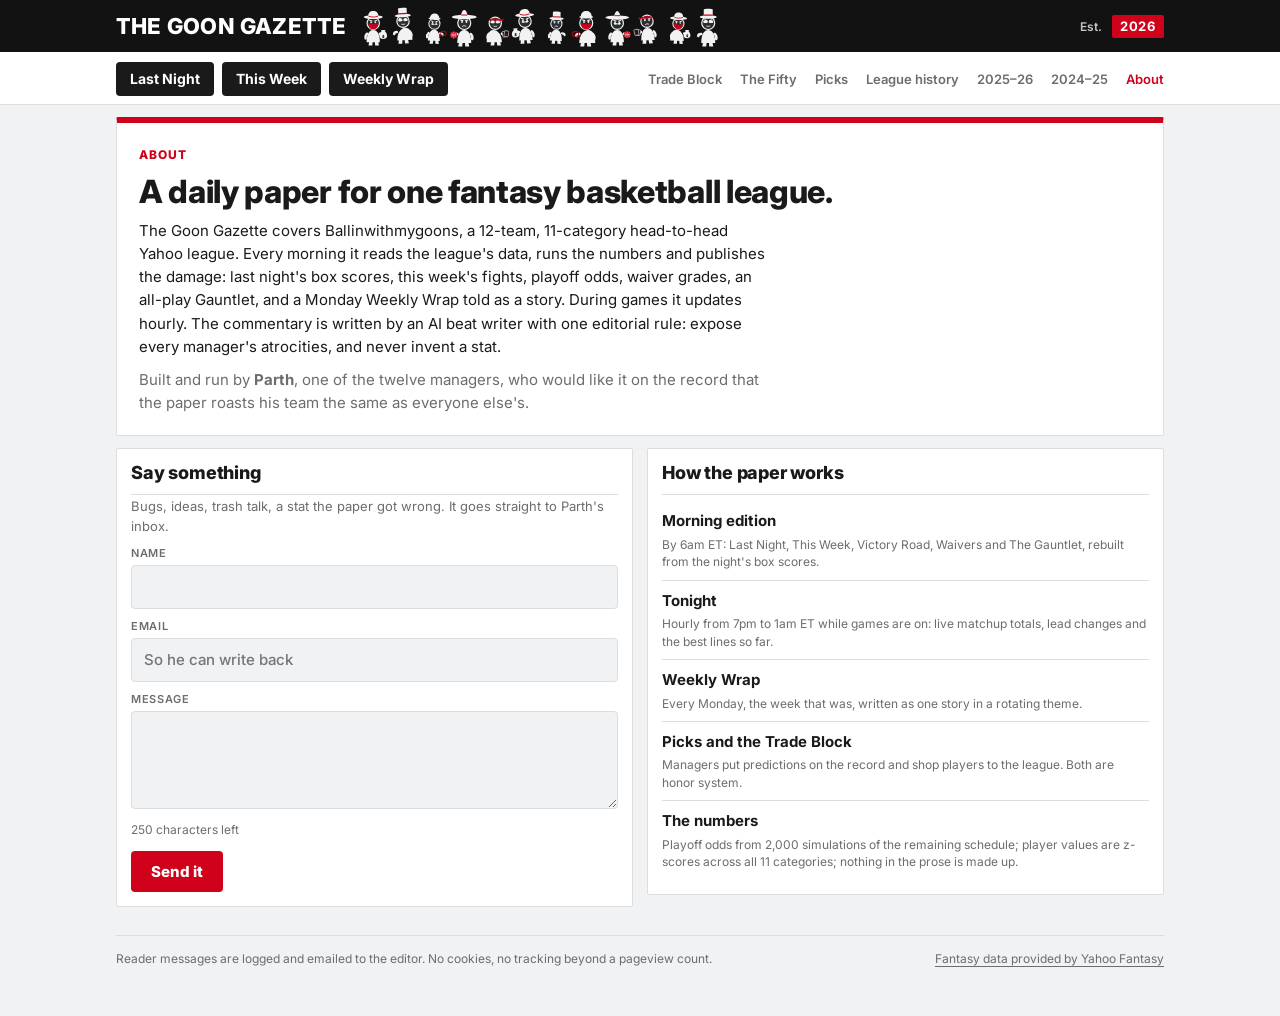
==== commit 6492df89: "The Fifty: top 50 players valued by their own manager's strategy pipeline/top50.py: season totals pe" ====
--- a/docs/about.html
+++ b/docs/about.html
@@ -10,7 +10,7 @@
 <link rel="preconnect" href="https://fonts.googleapis.com">
 <link rel="stylesheet" href="https://fonts.googleapis.com/css2?family=Inter:wght@400;500;600;700;800&display=swap">
 <link rel="stylesheet" href="assets/gazette.css?v=ea175ef3">
-<link rel="stylesheet" href="themes/fight.css?v=17f7cb39">
+<link rel="stylesheet" href="themes/fight.css?v=269e9803">
 
 <div class="wrap">
   <header class="mast">
@@ -53,7 +53,7 @@
   <footer><span>Reader messages are logged and emailed to the editor. No cookies, no tracking beyond a pageview count.</span><a class="yattr" href="https://basketball.fantasysports.yahoo.com/" target="_blank" rel="noopener">Fantasy data provided by Yahoo Fantasy</a></footer>
 </div>
 
-<script src="assets/common.js?v=62cd552e"></script>
+<script src="assets/common.js?v=a5ac5c77"></script>
 <script>
 siteNav("about");
 let ENDPOINT = null;
--- a/docs/themes/fight.css
+++ b/docs/themes/fight.css
@@ -992,3 +992,37 @@
 .ab-msg.bad{color:var(--bad)}
 .ab-list .nt-row{display:block}
 .ab-list .nt-row small{margin-top:3px;line-height:1.45}
+
+/* ---------- The Fifty (top.html) ---------- */
+.tp-hero h2{font:800 clamp(22px,3.4vw,30px)/1.12 var(--display);letter-spacing:-.01em;margin:8px 0 10px}
+.tp-hero p{margin:0;color:var(--muted);font-size:14px;line-height:1.5;max-width:78ch}
+.tp-strat{margin-top:12px}
+.tp-chips{display:flex;flex-wrap:wrap;gap:6px}
+.tp-pchip{display:inline-flex;align-items:center;gap:6px;flex-wrap:wrap;font-size:13px;padding:7px 10px;border:1px solid var(--rule);border-radius:4px;background:var(--paper)}
+.tp-pchip i{font:700 11px/1 var(--body);font-style:normal;letter-spacing:.03em;text-transform:uppercase;color:var(--accent);background:var(--accent-soft);padding:4px 6px;border-radius:2px}
+.tp-filter{display:flex;align-items:center;gap:10px;flex-wrap:wrap;margin-top:12px}
+.tp-filter .chip{min-height:34px;padding:8px 11px;font-size:13px}
+.tp-card{margin-top:10px;padding:0}
+.tp-card .table-wrap{border:0;margin:0}
+.tp-tbl{min-width:760px}
+.tp-tbl td{vertical-align:middle;padding:9px 10px}
+.tp-tbl td.rk{font:800 18px/1 var(--display);color:var(--muted);width:30px}
+.tp-tbl td.tm mark{background:#ffe66d;color:#1a1a1a;padding:0 4px;font-weight:700}
+.tp-tbl td.tm small{display:block;color:var(--muted);font-size:12px;margin-top:2px}
+.tp-tbl td.tm b{display:block}
+.tp-tbl th.tp-vh{min-width:190px}
+.tp-v .odds{display:flex;align-items:center;gap:8px}
+.tp-v .bar{flex:1;height:8px;background:var(--rule);border-radius:4px;overflow:hidden;min-width:90px}
+.tp-v .bar i{display:block;height:100%;background:var(--accent)}
+.tp-v .bar i.hi{background:var(--good)}.tp-v .bar i.mid{background:#f2c437}.tp-v .bar i.lo{background:var(--muted)}
+.tp-v b{font:800 15px/1 var(--display);min-width:28px;text-align:right}
+.tp-gain{display:block;font-size:11px;margin-top:3px}
+.tp-gain.up{color:var(--good)}.tp-gain.dn{color:var(--bad)}
+.tp-cats{white-space:nowrap}
+.tp-cats .chip{min-height:0;padding:4px 6px;font:600 11px/1 var(--body);margin-right:3px;cursor:default}
+.tp-cats .chip.g{background:color-mix(in srgb,var(--good) 16%,transparent);border-color:transparent;color:var(--good)}
+.tp-drop s{display:inline-block;font:700 11px/1 var(--body);text-transform:uppercase;letter-spacing:.03em;color:var(--bad);margin-right:6px}
+.tp-tbl tr.me td{background:color-mix(in srgb,var(--accent) 7%,var(--card))}
+.tp-tbl td.muted{color:var(--muted)}
+.tp-foot{margin-top:10px;font-size:13px;color:var(--muted)}
+@media (max-width:560px){.tp-tbl{min-width:640px}.tp-tbl th.tp-vh{min-width:150px}}
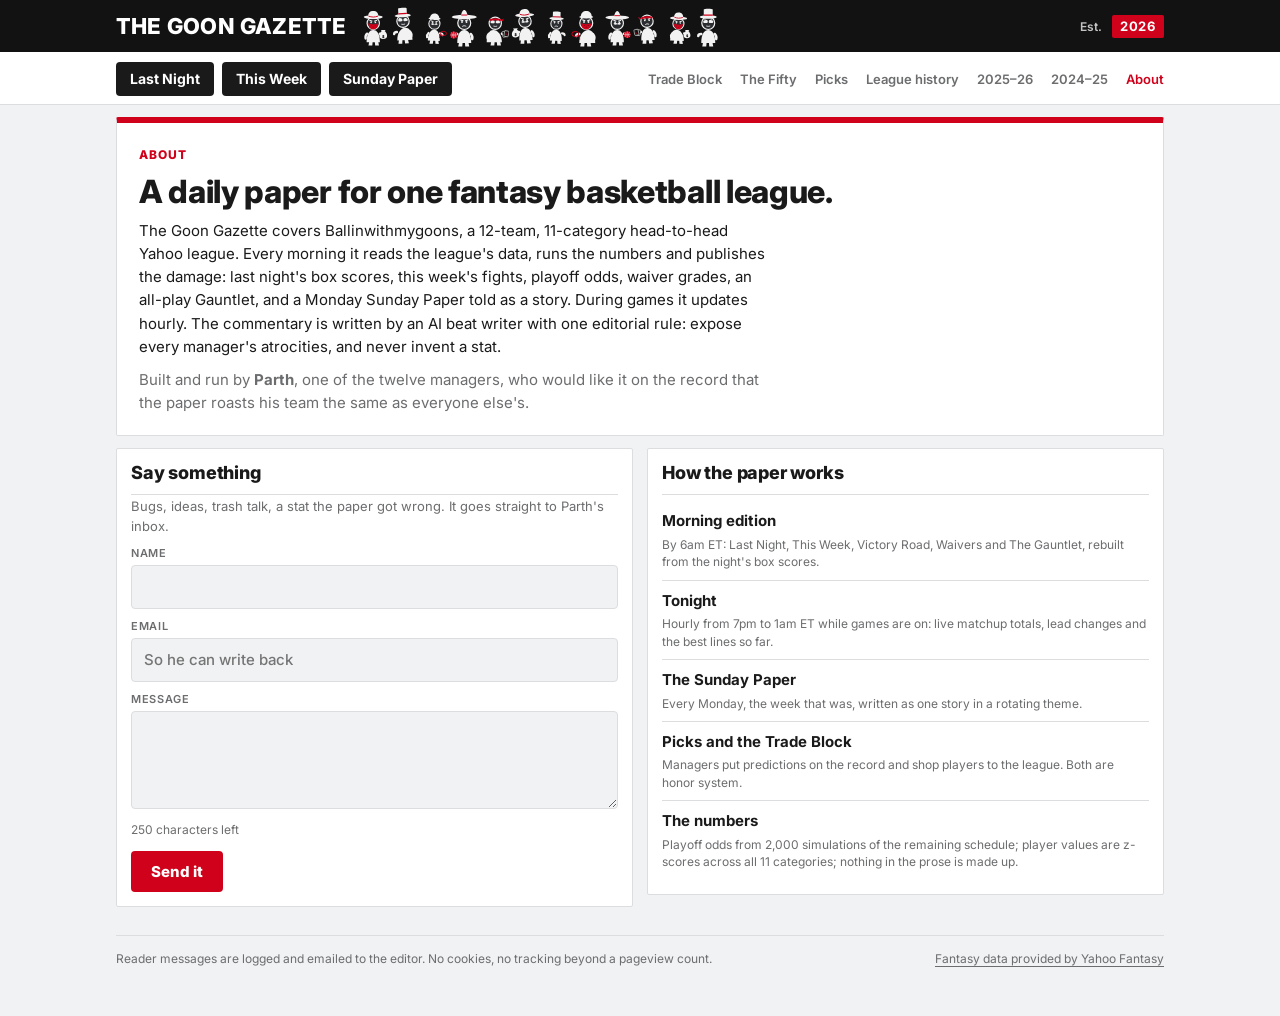
==== commit 0575faf2: "Rename the Weekly Wrap to The Sunday Paper (nav, page, GroupMe block, About) Co-Authored-By: Claude " ====
--- a/docs/about.html
+++ b/docs/about.html
@@ -10,7 +10,7 @@
 <link rel="preconnect" href="https://fonts.googleapis.com">
 <link rel="stylesheet" href="https://fonts.googleapis.com/css2?family=Inter:wght@400;500;600;700;800&display=swap">
 <link rel="stylesheet" href="assets/gazette.css?v=ea175ef3">
-<link rel="stylesheet" href="themes/fight.css?v=269e9803">
+<link rel="stylesheet" href="themes/fight.css?v=1fbdaf1e">
 
 <div class="wrap">
   <header class="mast">
@@ -22,7 +22,7 @@
   <section class="nt-hero ab-hero">
     <span class="label">About</span>
     <h2>A daily paper for one fantasy basketball league.</h2>
-    <p>The Goon Gazette covers Ballinwithmygoons, a 12-team, 11-category head-to-head Yahoo league. Every morning it reads the league's data, runs the numbers and publishes the damage: last night's box scores, this week's fights, playoff odds, waiver grades, an all-play Gauntlet, and a Monday Weekly Wrap told as a story. During games it updates hourly. The commentary is written by an AI beat writer with one editorial rule: expose every manager's atrocities, and never invent a stat.</p>
+    <p>The Goon Gazette covers Ballinwithmygoons, a 12-team, 11-category head-to-head Yahoo league. Every morning it reads the league's data, runs the numbers and publishes the damage: last night's box scores, this week's fights, playoff odds, waiver grades, an all-play Gauntlet, and a Monday Sunday Paper told as a story. During games it updates hourly. The commentary is written by an AI beat writer with one editorial rule: expose every manager's atrocities, and never invent a stat.</p>
     <p>Built and run by <b>Parth</b>, one of the twelve managers, who would like it on the record that the paper roasts his team the same as everyone else's.</p>
   </section>
 
@@ -43,7 +43,7 @@
       <div class="ab-list">
         <div class="nt-row"><div><b>Morning edition</b><small>By 6am ET: Last Night, This Week, Victory Road, Waivers and The Gauntlet, rebuilt from the night's box scores.</small></div></div>
         <div class="nt-row"><div><b>Tonight</b><small>Hourly from 7pm to 1am ET while games are on: live matchup totals, lead changes and the best lines so far.</small></div></div>
-        <div class="nt-row"><div><b>Weekly Wrap</b><small>Every Monday, the week that was, written as one story in a rotating theme.</small></div></div>
+        <div class="nt-row"><div><b>The Sunday Paper</b><small>Every Monday, the week that was, written as one story in a rotating theme.</small></div></div>
         <div class="nt-row"><div><b>Picks and the Trade Block</b><small>Managers put predictions on the record and shop players to the league. Both are honor system.</small></div></div>
         <div class="nt-row"><div><b>The numbers</b><small>Playoff odds from 2,000 simulations of the remaining schedule; player values are z-scores across all 11 categories; nothing in the prose is made up.</small></div></div>
       </div>
@@ -53,7 +53,7 @@
   <footer><span>Reader messages are logged and emailed to the editor. No cookies, no tracking beyond a pageview count.</span><a class="yattr" href="https://basketball.fantasysports.yahoo.com/" target="_blank" rel="noopener">Fantasy data provided by Yahoo Fantasy</a></footer>
 </div>
 
-<script src="assets/common.js?v=a5ac5c77"></script>
+<script src="assets/common.js?v=f76291ad"></script>
 <script>
 siteNav("about");
 let ENDPOINT = null;
--- a/docs/themes/fight.css
+++ b/docs/themes/fight.css
@@ -1026,3 +1026,24 @@
 .tp-tbl td.muted{color:var(--muted)}
 .tp-foot{margin-top:10px;font-size:13px;color:var(--muted)}
 @media (max-width:560px){.tp-tbl{min-width:640px}.tp-tbl th.tp-vh{min-width:150px}}
+
+/* how it works: one-line method note under a board, plus the as-of line (outside review, Oct 27) */
+.how{margin:8px 0 0;font-size:12px;line-height:1.4;color:var(--muted)}
+.how b{color:var(--ink);font-weight:600}
+.board .how{padding:8px 14px 10px;margin:0;border-top:1px solid var(--rule)}
+.table-wrap .how{padding:8px 10px 10px}
+.list-card .how{margin-top:10px}
+.how.asof{font-weight:600;color:var(--ink)}
+.how.asof i{font-style:normal;color:var(--accent)}
+
+/* share buttons (PNG cards from pipeline/cards.py) */
+.share-btn{display:inline-flex;align-items:center;gap:5px;font:700 11px/1 var(--body);letter-spacing:.04em;text-transform:uppercase;color:var(--ink);background:var(--card);border:1px solid var(--ink);border-radius:2px;padding:6px 9px;cursor:pointer;margin-left:auto;flex:0 0 auto}
+.share-btn svg{width:13px;height:13px;fill:currentColor}
+.share-btn:hover,.share-btn:focus-visible{background:var(--ink);color:var(--card)}
+.share-btn.busy{opacity:.5;pointer-events:none}
+.mu .mu-tier{display:flex;align-items:center;gap:8px}
+.mu .mu-tier .tier{margin-bottom:0}
+.mu .mu-tier{margin-bottom:10px}
+.award.gt-v .share-btn{color:#fff;background:transparent;border-color:#fff}
+.award.gt-v .share-btn:hover{background:#fff;color:var(--ink)}
+.nt-st-top .share-btn{margin-left:6px}
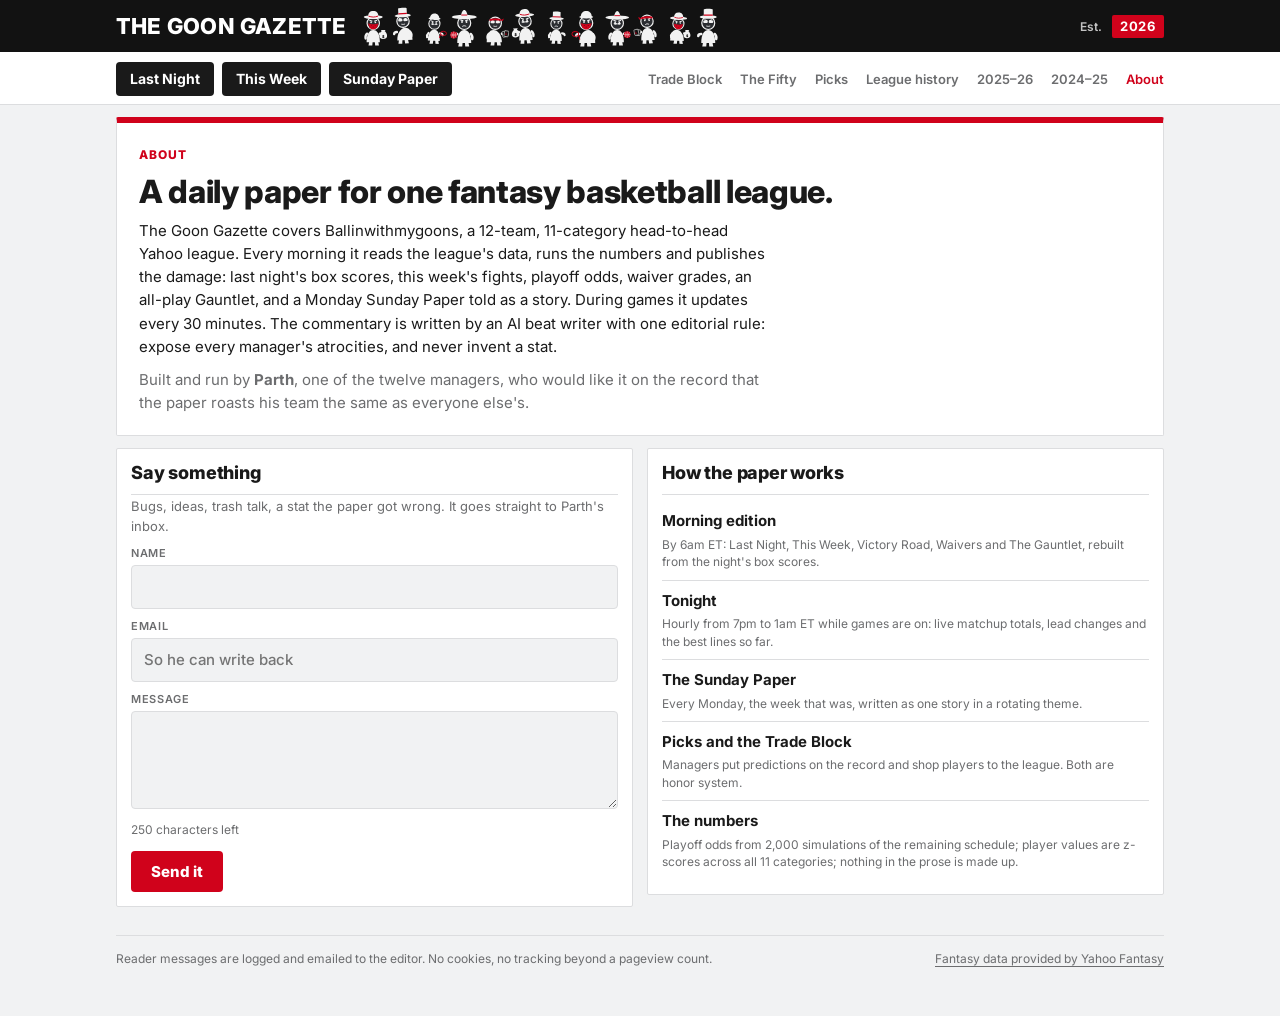
==== commit 51956cb7: "Tonight: every 30 minutes (cron-job.org dispatch); count updates per night, next-update time at :05/" ====
--- a/docs/about.html
+++ b/docs/about.html
@@ -10,7 +10,7 @@
 <link rel="preconnect" href="https://fonts.googleapis.com">
 <link rel="stylesheet" href="https://fonts.googleapis.com/css2?family=Inter:wght@400;500;600;700;800&display=swap">
 <link rel="stylesheet" href="assets/gazette.css?v=ea175ef3">
-<link rel="stylesheet" href="themes/fight.css?v=1fbdaf1e">
+<link rel="stylesheet" href="themes/fight.css?v=d30a6f47">
 
 <div class="wrap">
   <header class="mast">
@@ -22,7 +22,7 @@
   <section class="nt-hero ab-hero">
     <span class="label">About</span>
     <h2>A daily paper for one fantasy basketball league.</h2>
-    <p>The Goon Gazette covers Ballinwithmygoons, a 12-team, 11-category head-to-head Yahoo league. Every morning it reads the league's data, runs the numbers and publishes the damage: last night's box scores, this week's fights, playoff odds, waiver grades, an all-play Gauntlet, and a Monday Sunday Paper told as a story. During games it updates hourly. The commentary is written by an AI beat writer with one editorial rule: expose every manager's atrocities, and never invent a stat.</p>
+    <p>The Goon Gazette covers Ballinwithmygoons, a 12-team, 11-category head-to-head Yahoo league. Every morning it reads the league's data, runs the numbers and publishes the damage: last night's box scores, this week's fights, playoff odds, waiver grades, an all-play Gauntlet, and a Monday Sunday Paper told as a story. During games it updates every 30 minutes. The commentary is written by an AI beat writer with one editorial rule: expose every manager's atrocities, and never invent a stat.</p>
     <p>Built and run by <b>Parth</b>, one of the twelve managers, who would like it on the record that the paper roasts his team the same as everyone else's.</p>
   </section>
 
--- a/docs/themes/fight.css
+++ b/docs/themes/fight.css
@@ -62,6 +62,10 @@
 .lead-card{background:var(--card);border:1px solid var(--rule);border-radius:2px;padding:18px 20px 16px}
 .headline{font:800 clamp(24px,3.4vw,34px)/1.12 var(--display);text-transform:none;letter-spacing:-.02em;text-shadow:none;color:var(--ink)}
 .sub{font:400 16px/1.45 var(--body);color:var(--muted);margin-top:8px;max-width:64ch}
+.sq-lead{margin-top:10px}
+.sq-lead h2{font:800 22px/1.15 var(--body);letter-spacing:-.01em;color:var(--ink);margin:0}
+.sq-lead p{font-size:14px;line-height:1.4;color:var(--muted);margin:6px 0 0}
+@media(max-width:560px){.sq-lead h2{font-size:20px}}
 .zingers{margin-top:14px;display:grid;gap:0;border-top:1px solid var(--rule)}
 .zing{padding:12px 0;border-bottom:1px solid var(--rule);display:grid;grid-template-columns:4px 1fr;gap:12px}
 .zing::before{content:"";background:var(--accent);border-radius:1px}
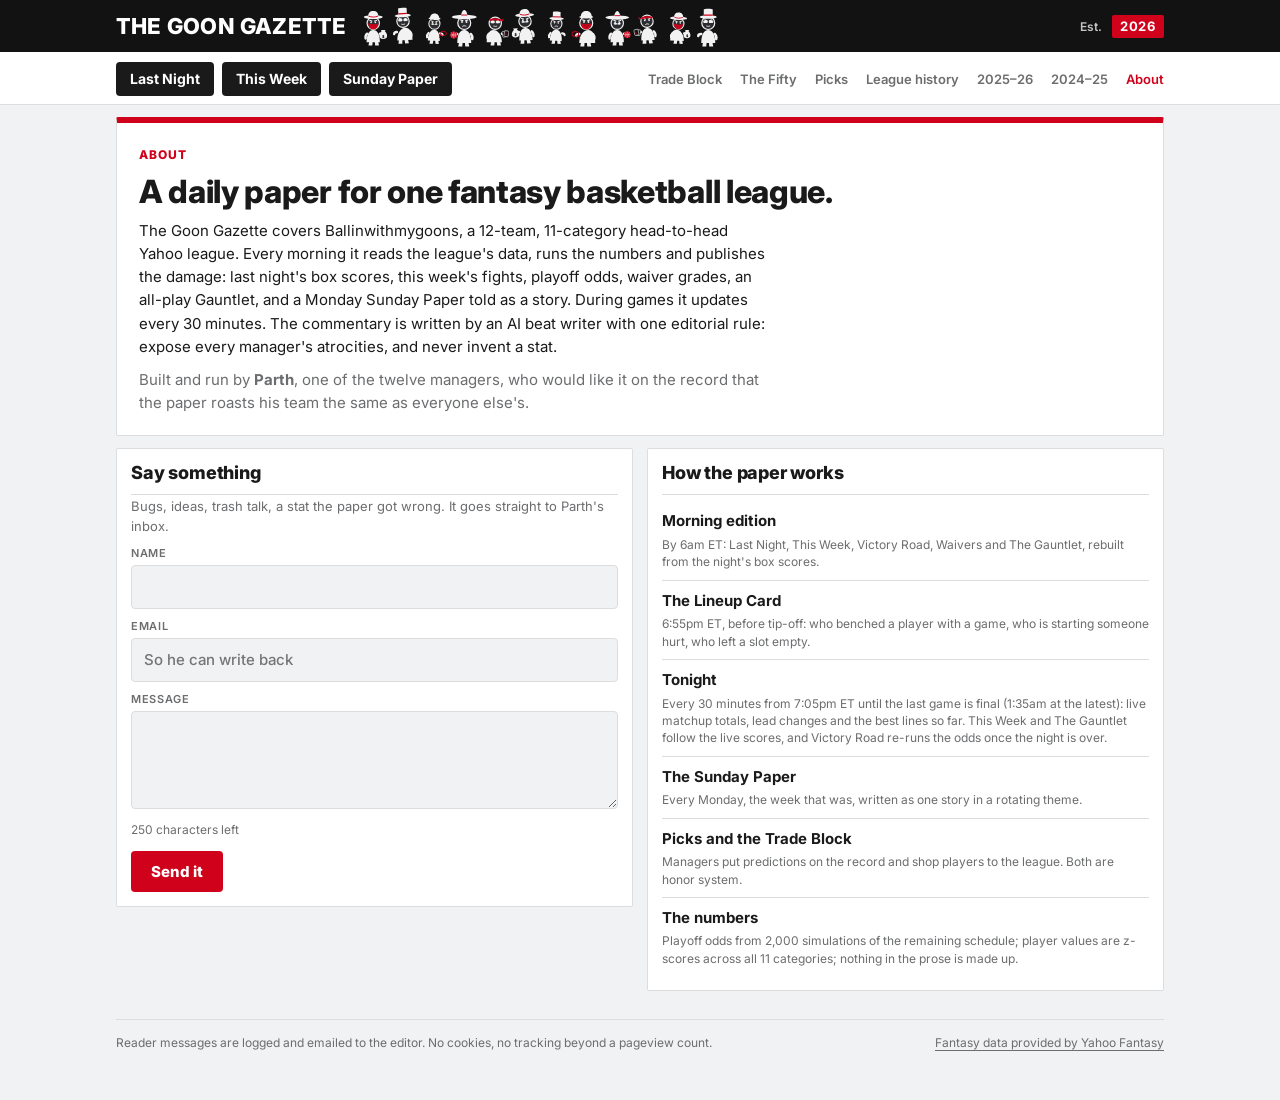
==== commit 8c8f5716: "Site fixes: live This Week, Gauntlet and Victory Road; Tonight stops when the night is final; pickup" ====
--- a/docs/about.html
+++ b/docs/about.html
@@ -10,7 +10,7 @@
 <link rel="preconnect" href="https://fonts.googleapis.com">
 <link rel="stylesheet" href="https://fonts.googleapis.com/css2?family=Inter:wght@400;500;600;700;800&display=swap">
 <link rel="stylesheet" href="assets/gazette.css?v=ea175ef3">
-<link rel="stylesheet" href="themes/fight.css?v=d30a6f47">
+<link rel="stylesheet" href="themes/fight.css?v=ecaa68de">
 
 <div class="wrap">
   <header class="mast">
@@ -42,7 +42,8 @@
       <h3>How the paper works</h3>
       <div class="ab-list">
         <div class="nt-row"><div><b>Morning edition</b><small>By 6am ET: Last Night, This Week, Victory Road, Waivers and The Gauntlet, rebuilt from the night's box scores.</small></div></div>
-        <div class="nt-row"><div><b>Tonight</b><small>Hourly from 7pm to 1am ET while games are on: live matchup totals, lead changes and the best lines so far.</small></div></div>
+        <div class="nt-row"><div><b>The Lineup Card</b><small>6:55pm ET, before tip-off: who benched a player with a game, who is starting someone hurt, who left a slot empty.</small></div></div>
+        <div class="nt-row"><div><b>Tonight</b><small>Every 30 minutes from 7:05pm ET until the last game is final (1:35am at the latest): live matchup totals, lead changes and the best lines so far. This Week and The Gauntlet follow the live scores, and Victory Road re-runs the odds once the night is over.</small></div></div>
         <div class="nt-row"><div><b>The Sunday Paper</b><small>Every Monday, the week that was, written as one story in a rotating theme.</small></div></div>
         <div class="nt-row"><div><b>Picks and the Trade Block</b><small>Managers put predictions on the record and shop players to the league. Both are honor system.</small></div></div>
         <div class="nt-row"><div><b>The numbers</b><small>Playoff odds from 2,000 simulations of the remaining schedule; player values are z-scores across all 11 categories; nothing in the prose is made up.</small></div></div>
@@ -53,7 +54,7 @@
   <footer><span>Reader messages are logged and emailed to the editor. No cookies, no tracking beyond a pageview count.</span><a class="yattr" href="https://basketball.fantasysports.yahoo.com/" target="_blank" rel="noopener">Fantasy data provided by Yahoo Fantasy</a></footer>
 </div>
 
-<script src="assets/common.js?v=f76291ad"></script>
+<script src="assets/common.js?v=5ba1232a"></script>
 <script>
 siteNav("about");
 let ENDPOINT = null;
--- a/docs/themes/fight.css
+++ b/docs/themes/fight.css
@@ -898,8 +898,6 @@
 nav.site .nav2 a.sub{padding-left:32px;font-weight:500;color:var(--muted)}
 nav.site .nav2 a.sub::before{content:"";display:inline-block;width:8px;height:8px;border-left:1.5px solid var(--rule);border-bottom:1.5px solid var(--rule);margin:0 8px 2px -14px}
 nav.site .nav2 a[aria-current="page"],nav.site .nav2 a:hover,nav.site .nav2 a:focus-visible{background:var(--paper);color:var(--accent)}
-nav.site .who{display:inline-flex;align-items:center;gap:6px;font:600 13px/1 var(--body);color:var(--ink);padding:8px 10px;border:1px solid var(--rule);border-radius:4px;background:var(--paper);min-width:0;overflow:hidden;text-overflow:ellipsis;white-space:nowrap}
-nav.site .who i{font:700 9px/1 var(--body);font-style:normal;letter-spacing:.06em;text-transform:uppercase;color:var(--muted)}
 nav.site a.picks.open{display:inline-flex;align-items:center;gap:6px;background:#ffd65c;color:#1a1a1a;font-weight:800}
 nav.site a.picks.open em{font:800 9px/1 var(--body);font-style:normal;text-transform:uppercase;letter-spacing:.06em;background:#1a1a1a;color:#ffd65c;padding:3px 5px;border-radius:2px}
 nav.site a.picks.open[aria-current="page"]{box-shadow:inset 0 0 0 2px #1a1a1a}
@@ -914,11 +912,9 @@
   nav.site .nav2 a.sub{padding-left:0;font-weight:600}
   nav.site .nav2 a.sub::before{display:none}
   nav.site .nav2 a[aria-current="page"],nav.site .nav2 a:hover,nav.site .nav2 a:focus-visible{background:transparent;color:var(--accent)}
-  nav.site .who{margin-left:4px}
 }
 @media (max-width:759px){
   nav.site .nav1 a{padding:10px 11px;font-size:13px}
-  nav.site .who{display:none}
   nav.site a.picks.open em{display:none}
   nav.site a.locked em{display:none}
 }
@@ -1051,3 +1047,15 @@
 .award.gt-v .share-btn{color:#fff;background:transparent;border-color:#fff}
 .award.gt-v .share-btn:hover{background:#fff;color:var(--ink)}
 .nt-st-top .share-btn{margin-left:6px}
+
+/* Tonight: flips strip (only when a lead changed hands) and the one-line team nights (Nov 6) */
+.td-flips{margin:12px 0 0;padding:10px 12px;background:var(--card);border:1px solid var(--rule);border-left:3px solid var(--accent);display:flex;flex-wrap:wrap;align-items:center;gap:6px 10px}
+.td-flips .label{color:var(--accent);margin-right:2px}
+.td-fl{display:flex;flex-wrap:wrap;gap:6px}
+.td-fchip{font-size:12.5px;line-height:1.3;padding:4px 8px;background:var(--paper);border:1px solid var(--rule);border-radius:3px;color:var(--muted)}
+.td-fchip b{color:var(--ink)}
+.td-tn{margin-top:12px}
+.td-tn .nt-row>div{min-width:0;flex:1}
+.td-tn small.td-one{white-space:nowrap;overflow:hidden;text-overflow:ellipsis}
+@media (min-width:760px){.td-tn #tn{display:grid;grid-template-columns:1fr 1fr;column-gap:28px}.td-tn #tn .nt-row:nth-last-child(2){border-bottom:0}}
+.live-tag{color:var(--accent);font-size:.8em;font-weight:800;text-transform:uppercase;letter-spacing:.03em}
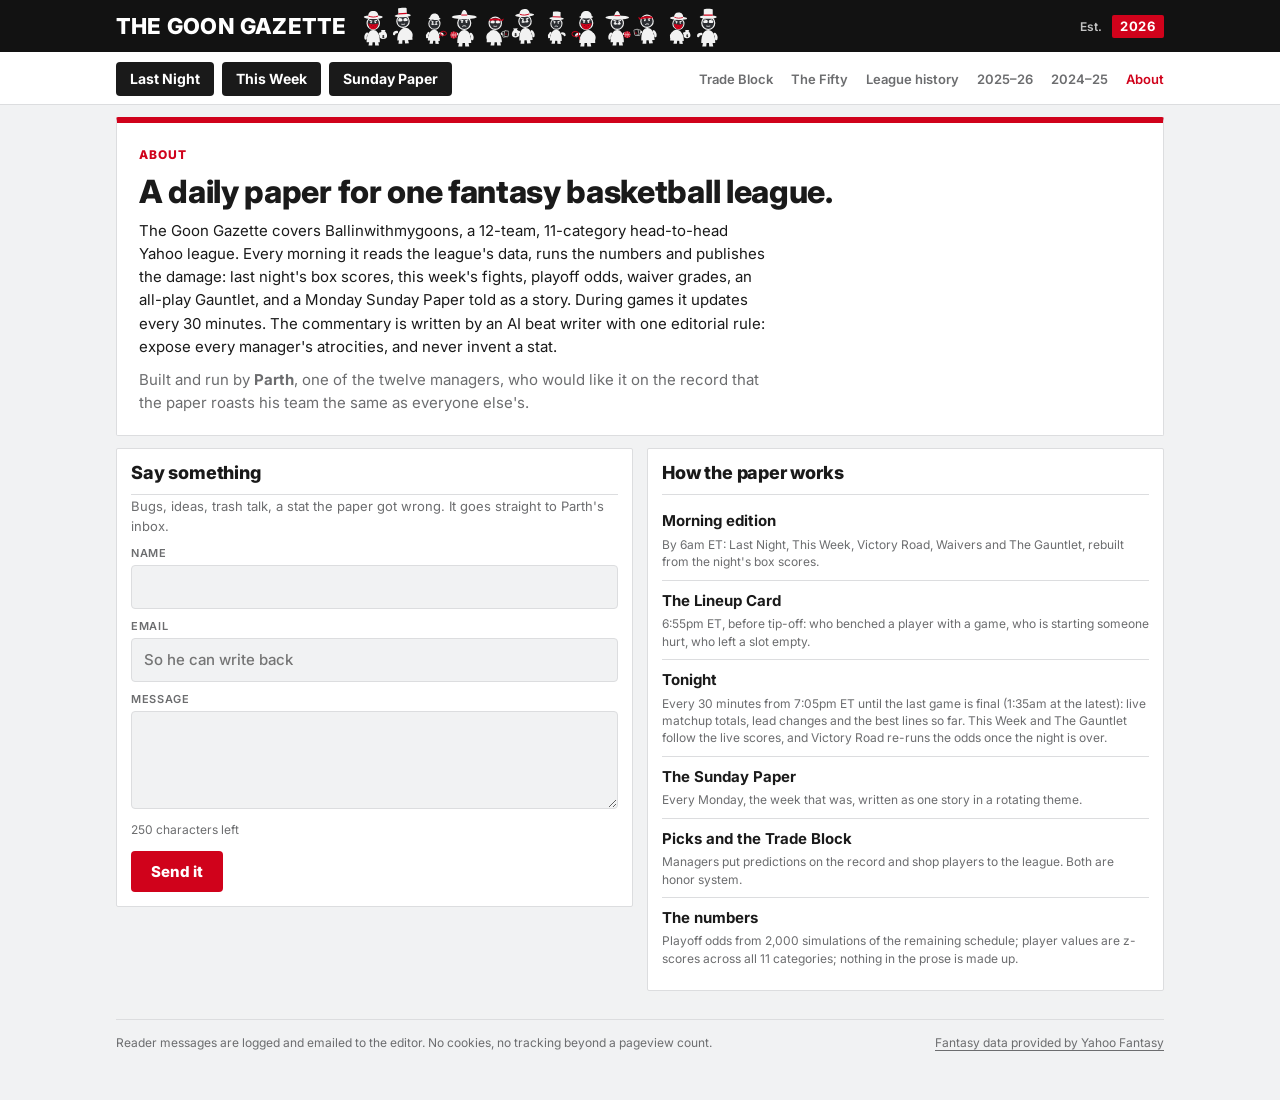
==== commit 5b44089e: "Live Squawk Box and standouts every Tonight run; starts-left and bench-cost insights; Picks offline;" ====
--- a/docs/about.html
+++ b/docs/about.html
@@ -54,7 +54,7 @@
   <footer><span>Reader messages are logged and emailed to the editor. No cookies, no tracking beyond a pageview count.</span><a class="yattr" href="https://basketball.fantasysports.yahoo.com/" target="_blank" rel="noopener">Fantasy data provided by Yahoo Fantasy</a></footer>
 </div>
 
-<script src="assets/common.js?v=5ba1232a"></script>
+<script src="assets/common.js?v=0d4a5522"></script>
 <script>
 siteNav("about");
 let ENDPOINT = null;
